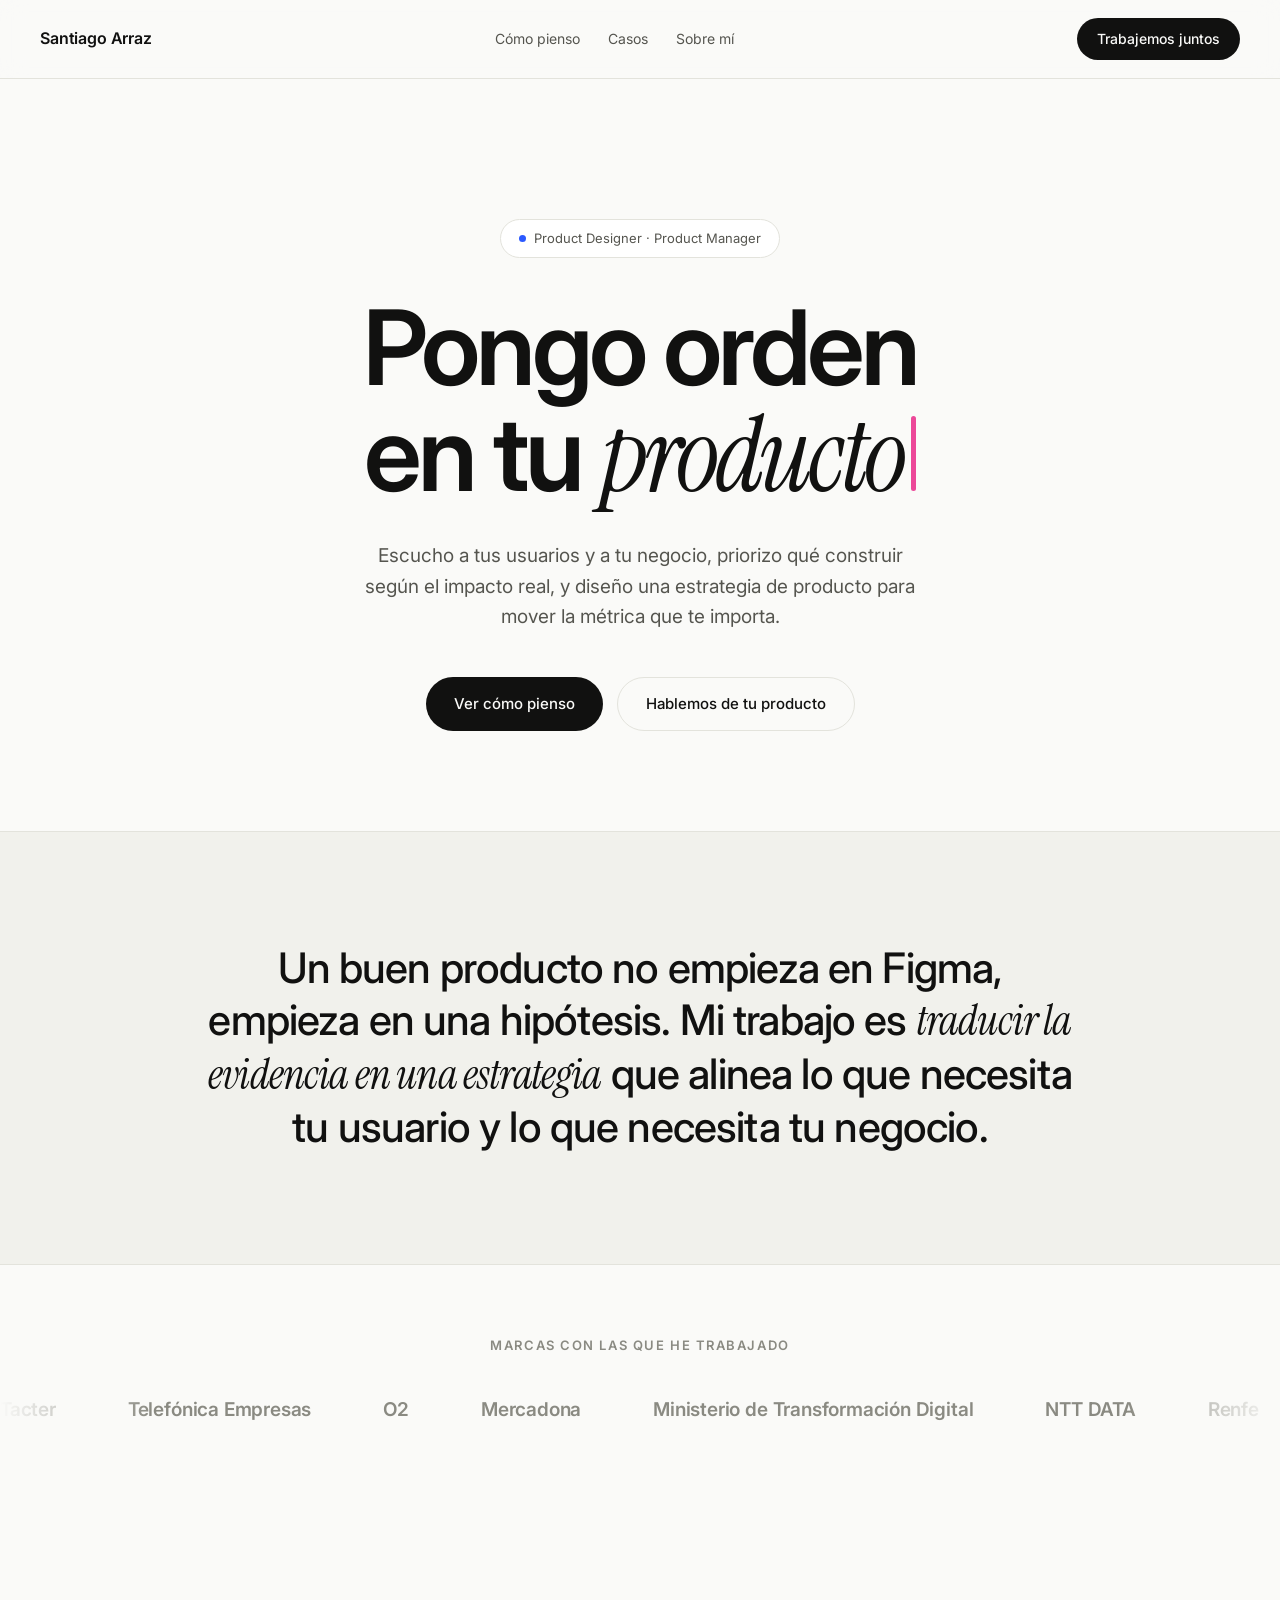
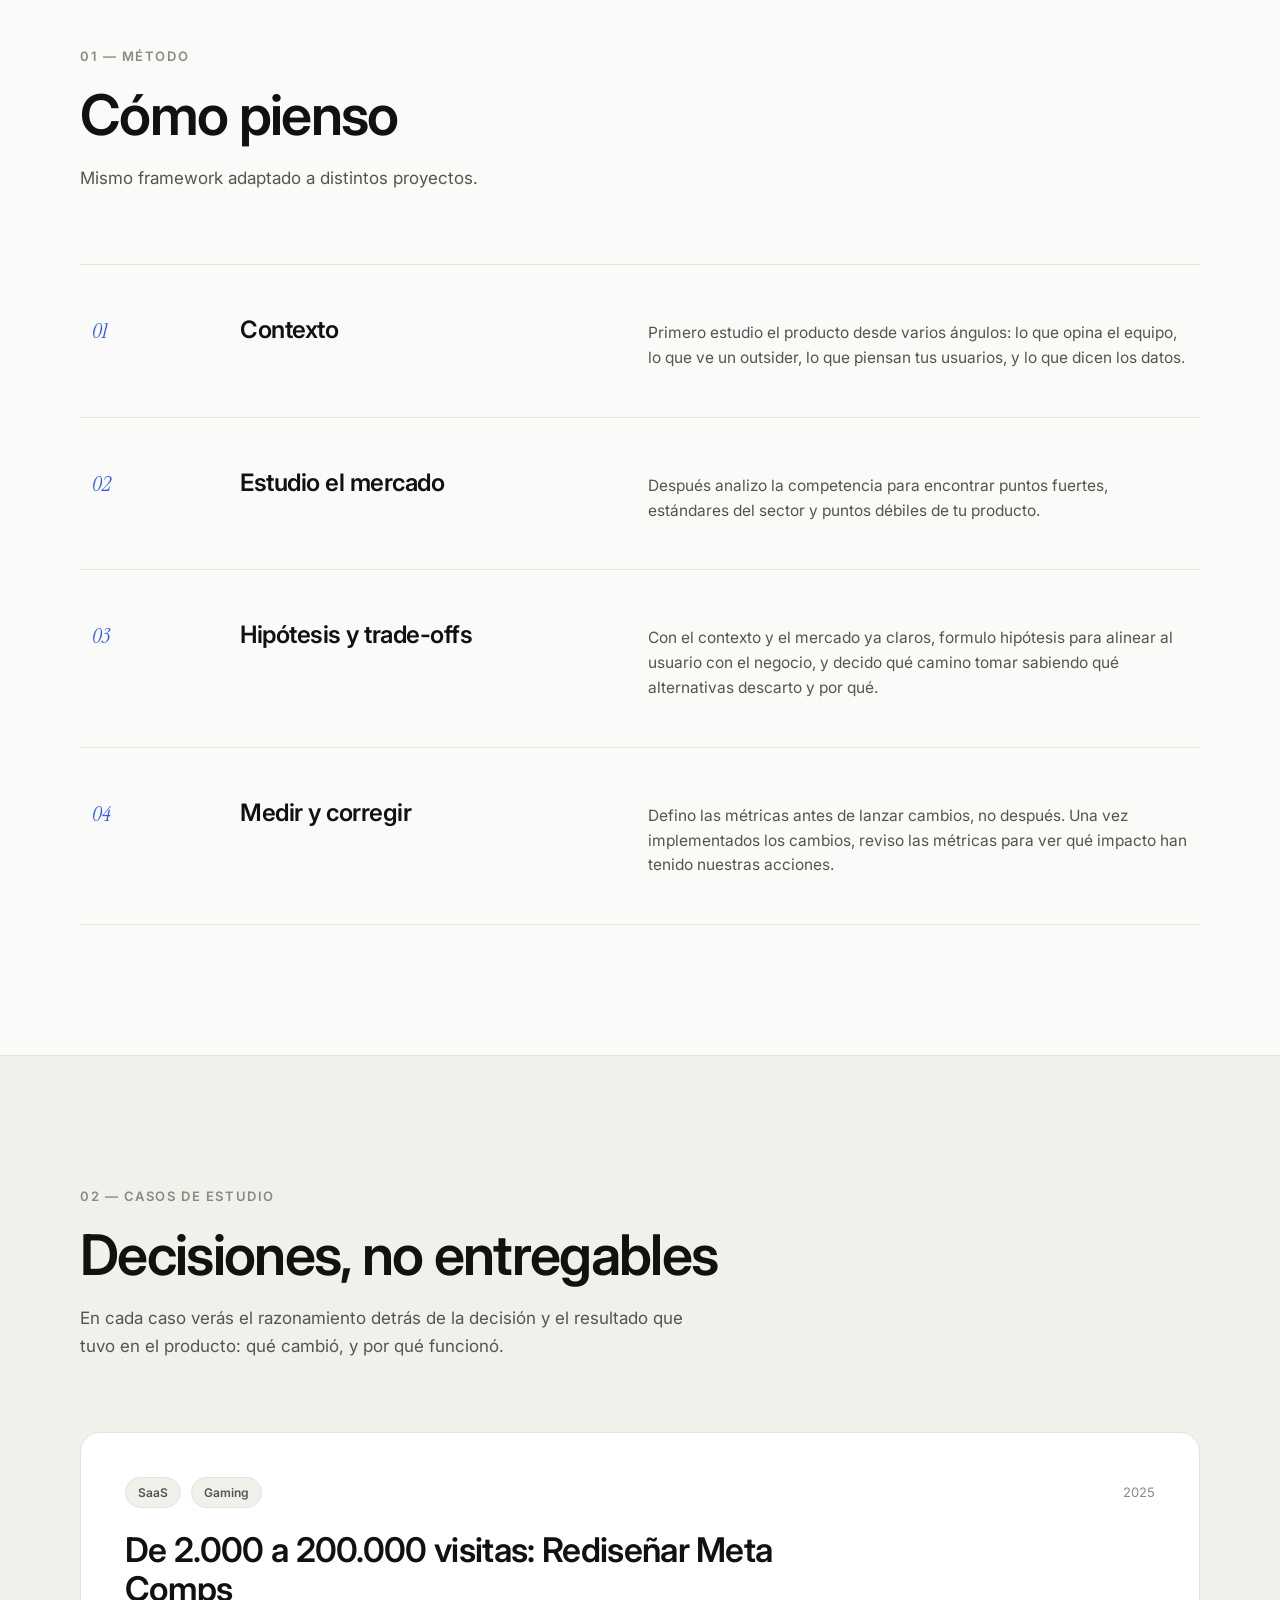
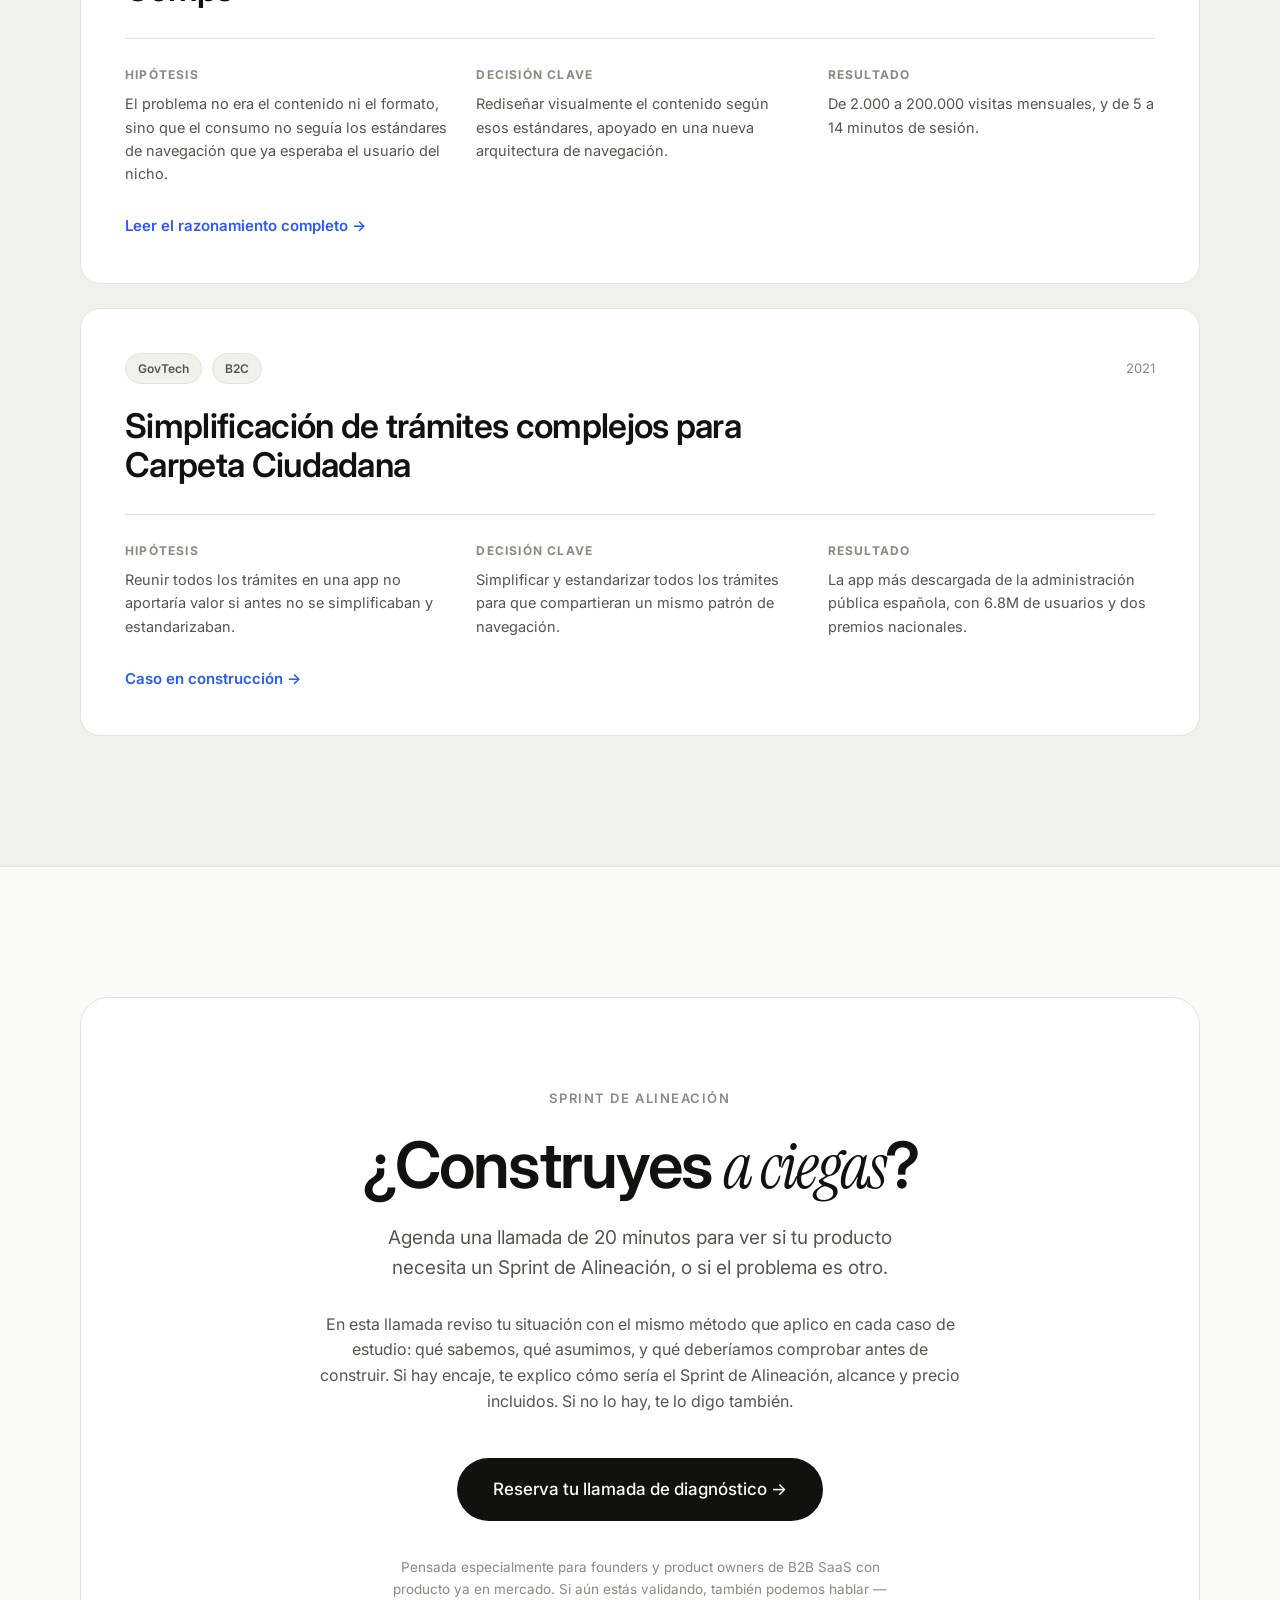
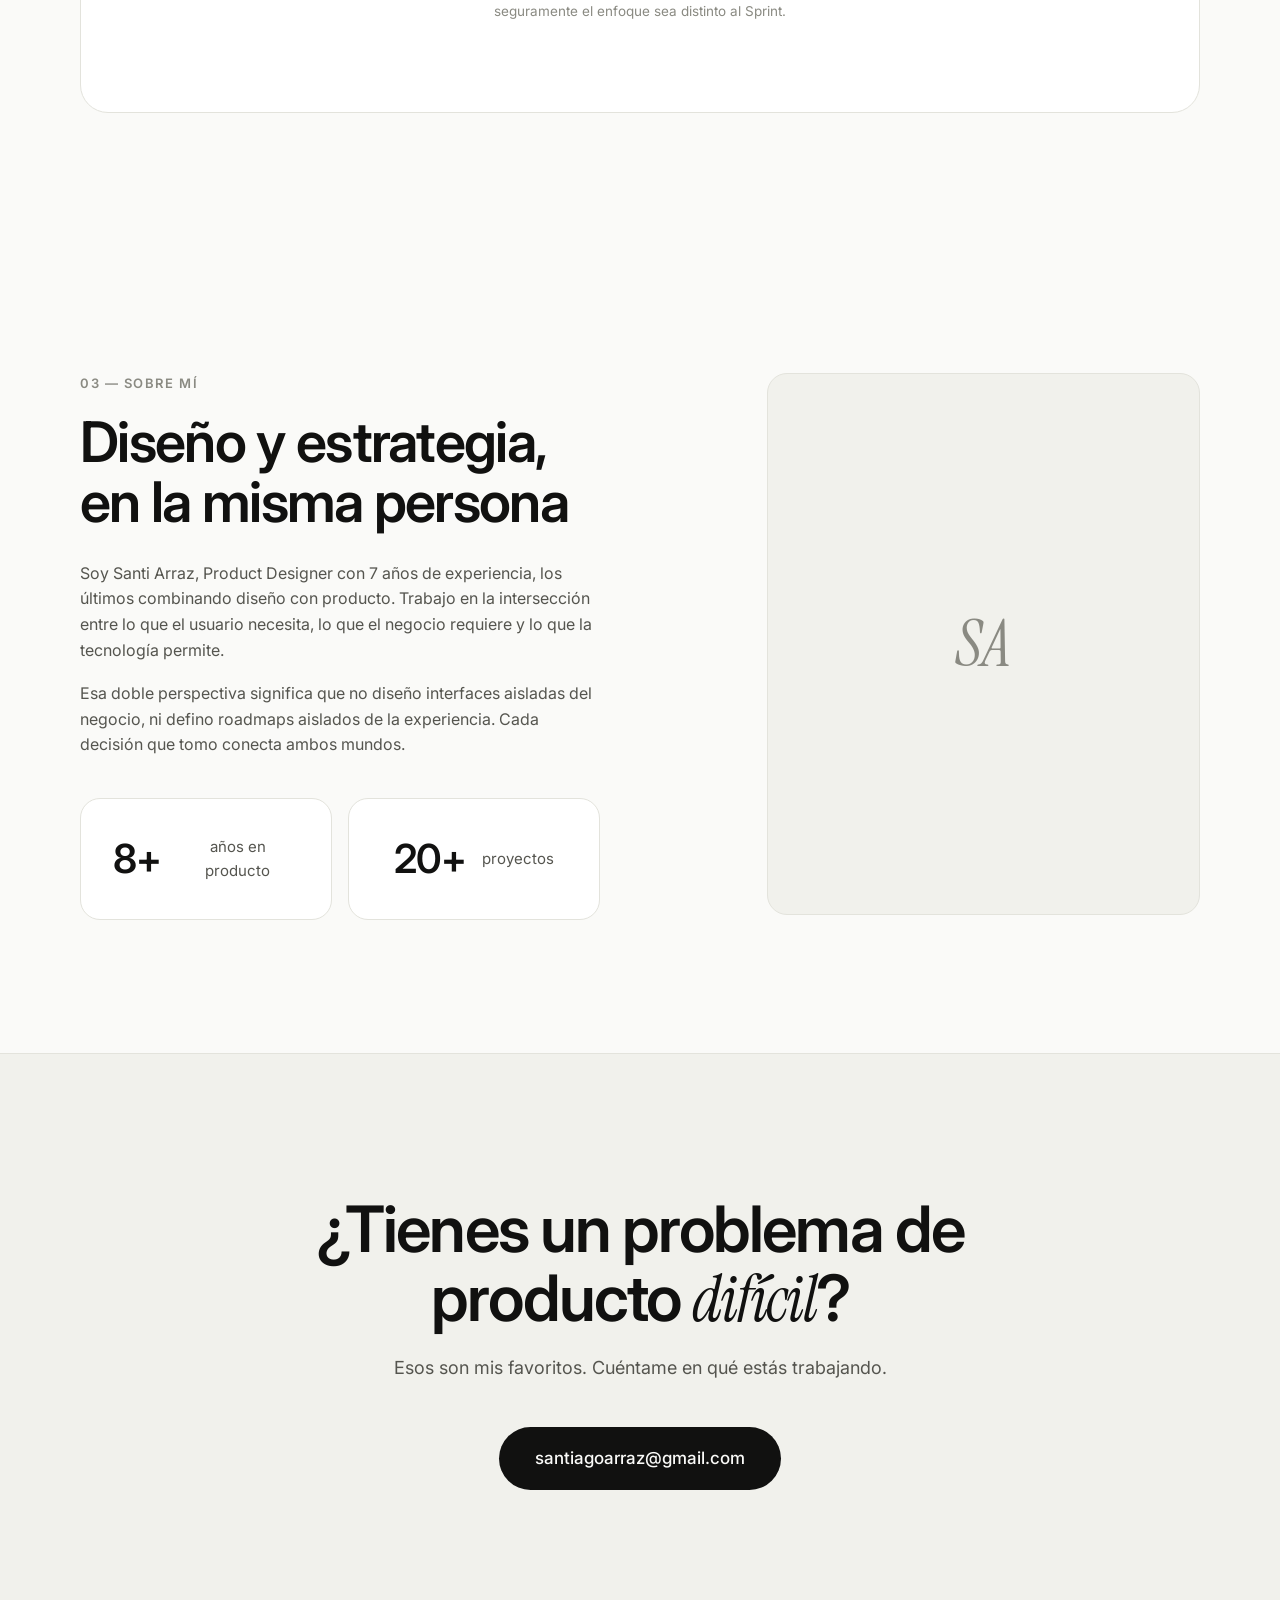
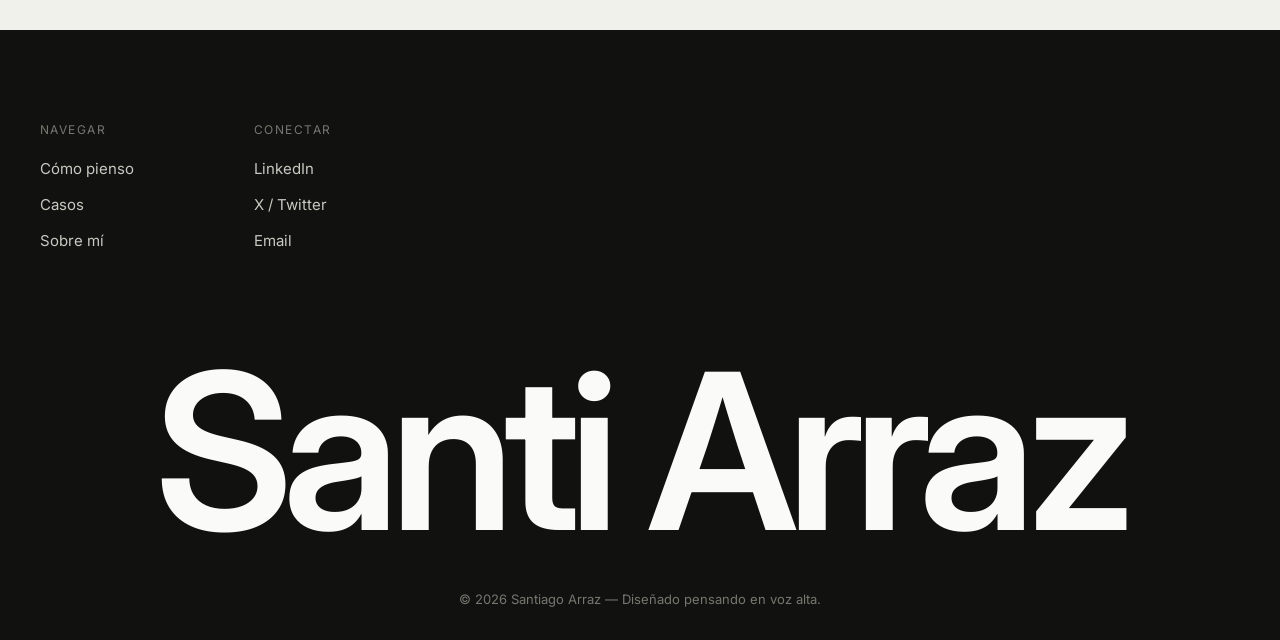
==== index.html @ 37483a2e "Update design: [describe qué cambió, ej: 'Adjust section alignment']" ====
<!DOCTYPE html>
<html lang="es">
<head>
  <meta charset="UTF-8">
  <meta name="viewport" content="width=device-width, initial-scale=1.0">
  <title>Santiago Arraz — Product Designer & Product Manager</title>
  <meta name="description" content="Diseño decisiones de producto, no solo pantallas. Portfolio de Santiago Arraz, Product Designer y Product Manager.">
  <link rel="preconnect" href="https://fonts.googleapis.com">
  <link rel="preconnect" href="https://fonts.gstatic.com" crossorigin>
  <link href="https://fonts.googleapis.com/css2?family=Inter:wght@400;500;600;700&family=Instrument+Serif:ital@0;1&display=swap" rel="stylesheet">
  <link rel="stylesheet" href="css/styles.css">
</head>
<body>

  <!-- ============ NAV ============ -->
  <header class="nav">
    <a href="#" class="nav__logo">Santiago Arraz</a>
    <nav class="nav__links">
      <a href="#pensamiento">Cómo pienso</a>
      <a href="#casos">Casos</a>
      <a href="#sobre-mi">Sobre mí</a>
    </nav>
    <a href="https://docs.google.com/forms/d/e/1FAIpQLSd5pYrFD-bRvMdkgLVq2acxPnDFXsWMvc8Ohaiy6U2LsFPZDw/viewform?usp=sharing&ouid=101894821994621173007" class="btn btn--dark btn--sm">Trabajemos juntos</a>
  </header>

  <!-- ============ HERO ============ -->
  <section class="hero">
    <canvas class="hero__canvas" id="heroCanvas" aria-hidden="true"></canvas>
    <div class="hero__chip reveal">
      <span class="dot"></span> Product Designer · Product Manager
    </div>
    <h1 class="hero__title reveal" aria-label="Pongo orden en tu producto"><span class="hero__typed">Pongo orden<br>en tu <em>producto</em></span><span class="hero__caret" aria-hidden="true"></span></h1>
    <p class="hero__sub reveal">
      Escucho a tus usuarios y a tu negocio, priorizo qué construir según el impacto real, y diseño una estrategia de producto para mover la métrica que te importa.
    </p>
    <div class="hero__ctas reveal">
      <a href="#casos" class="btn btn--dark">Ver cómo pienso</a>
      <a href="#contacto" class="btn btn--ghost">Hablemos de tu producto</a>
    </div>
  </section>

  <!-- ============ MANIFIESTO ============ -->
  <section class="manifesto">
    <p class="manifesto__text reveal">
      Un buen producto no empieza en Figma, empieza en una hipótesis. Mi trabajo es <em>traducir la evidencia en una estrategia</em> 
      que alinea lo que necesita tu usuario y lo que necesita tu negocio. 
    </p>
  </section>

  <!-- ============ MARCAS ============ -->
  <section class="brands">
    <p class="brands__label reveal">Marcas con las que he trabajado</p>
    <div class="brands__marquee reveal">
      <div class="brands__track">
        <span>Tacter</span>
        <span>Telefónica Empresas</span>
        <span>O2</span>
        <span>Mercadona</span>
        <span>Ministerio de Transformación Digital</span>
        <span>NTT DATA</span>
        <span>Renfe</span>
        <span>IKEA</span>
        <span>DKV</span>
        <span>The Cocktail</span>
      </div>
      <div class="brands__track" aria-hidden="true">
        <span>Tacter</span>
        <span>Telefónica Empresas</span>
        <span>O2</span>
        <span>Mercadona</span>
        <span>Ministerio de Transformación Digital</span>
        <span>NTT DATA</span>
        <span>Renfe</span>
        <span>IKEA</span>
        <span>DKV</span>
        <span>The Cocktail</span>
      </div>
    </div>
  </section>

  <!-- ============ CÓMO PIENSO ============ -->
  <section class="section" id="pensamiento">
    <div class="section__head reveal">
      <span class="section__eyebrow">01 — Método</span>
      <h2 class="section__title">Cómo pienso</h2>
      <p class="section__sub">Mismo framework adaptado a distintos proyectos.</p>
    </div>
    <div class="method">
      <article class="method__row reveal">
        <span class="method__num">01</span>
        <h3>Contexto</h3>
        <p>Primero estudio el producto desde varios ángulos: lo que opina el equipo, lo que ve un outsider, lo que piensan tus usuarios, y lo que dicen los datos.</p>
      </article>
      <article class="method__row reveal">
        <span class="method__num">02</span>
        <h3>Estudio el mercado</h3>
        <p>Después analizo la competencia para encontrar puntos fuertes, estándares del sector y puntos débiles de tu producto.</p>
      </article>
      <article class="method__row reveal">
        <span class="method__num">03</span>
        <h3>Hipótesis y trade-offs</h3>
        <p>Con el contexto y el mercado ya claros, formulo hipótesis para alinear al usuario con el negocio, y decido qué camino tomar sabiendo qué alternativas descarto y por qué.</p>
      </article>
      <article class="method__row reveal">
        <span class="method__num">04</span>
        <h3>Medir y corregir</h3>
        <p>Defino las métricas antes de lanzar cambios, no después. Una vez implementados los cambios, reviso las métricas para ver qué impacto han tenido nuestras acciones.</p>
      </article>
    </div>
  </section>

  <!-- ============ CASOS ============ -->
  <section class="section section--alt" id="casos">
    <div class="section__head reveal">
      <span class="section__eyebrow">02 — Casos de estudio</span>
      <h2 class="section__title">Decisiones, no entregables</h2>
      <p class="section__sub">En cada caso verás el razonamiento detrás de la decisión y el resultado que tuvo en el producto: qué cambió, y por qué funcionó.</p>
    </div>

    <div class="cases">
      <!-- CASO 1 -->
      <a href="caso-onboarding.html" class="case reveal">
        <div class="case__meta">
          <span class="tag">SaaS</span>
          <span class="tag">Gaming</span>
          <span class="case__year">2025</span>
        </div>
        <h3 class="case__title">De 2.000 a 200.000 visitas: Rediseñar Meta Comps</h3>
        <div class="case__thinking">
          <div><strong>Hipótesis</strong><p>El problema no era el contenido ni el formato, sino que el consumo no seguía los estándares de navegación que ya esperaba el usuario del nicho.</p></div>
          <div><strong>Decisión clave</strong><p>Rediseñar visualmente el contenido según esos estándares, apoyado en una nueva arquitectura de navegación.</p></div>
          <div><strong>Resultado</strong><p>De 2.000 a 200.000 visitas mensuales, y de 5 a 14 minutos de sesión.</p></div>
        </div>
        <span class="case__link">Leer el razonamiento completo →</span>
      </a>

      <!-- CASO 2 -->
      <a href="#" class="case reveal">
        <div class="case__meta">
          <span class="tag">GovTech</span>
          <span class="tag">B2C</span>
          <span class="case__year">2021</span>
        </div>
        <h3 class="case__title">Simplificación de trámites complejos para Carpeta Ciudadana</h3>
        <div class="case__thinking">
          <div><strong>Hipótesis</strong><p>Reunir todos los trámites en una app no aportaría valor si antes no se simplificaban y estandarizaban.</p></div>
          <div><strong>Decisión clave</strong><p>Simplificar y estandarizar todos los trámites para que compartieran un mismo patrón de navegación.</p></div>
          <div><strong>Resultado</strong><p>La app más descargada de la administración pública española, con 6.8M de usuarios y dos premios nacionales.</p></div>
        </div>
        <span class="case__link">Caso en construcción →</span>
      </a>
    </div>
  </section>

  <!-- ============ OFERTA ============ -->
  <section class="section" id="oferta">
    <div class="offer reveal">
      <canvas class="offer__canvas" aria-hidden="true"></canvas>
      <span class="offer__eyebrow">Sprint de Alineación</span>
      <h2 class="offer__title">¿Construyes <em>a ciegas</em>?</h2>
      <p class="offer__sub">Agenda una llamada de 20 minutos para ver si tu producto necesita un Sprint de Alineación, o si el problema es otro.</p>
      <p class="offer__body">En esta llamada reviso tu situación con el mismo método que aplico en cada caso de estudio: qué sabemos, qué asumimos, y qué deberíamos comprobar antes de construir. Si hay encaje, te explico cómo sería el Sprint de Alineación, alcance y precio incluidos. Si no lo hay, te lo digo también.</p>
      <a href="mailto:santiagoarraz@gmail.com?subject=Llamada%20de%20diagn%C3%B3stico" class="btn btn--dark btn--lg">Reserva tu llamada de diagnóstico →</a>
      <p class="offer__note">Pensada especialmente para founders y product owners de B2B SaaS con producto ya en mercado. Si aún estás validando, también podemos hablar — seguramente el enfoque sea distinto al Sprint.</p>
    </div>
  </section>

  <!-- ============ SOBRE MÍ ============ -->
  <section class="section" id="sobre-mi">
    <div class="about">
      <div class="about__text reveal">
        <span class="section__eyebrow">03 — Sobre mí</span>
        <h2 class="section__title">Diseño y estrategia,<br>en la misma persona</h2>
        <p>Soy Santi Arraz, Product Designer con 7 años de experiencia, los últimos combinando diseño con producto. Trabajo en la intersección entre lo que el usuario necesita, lo que el negocio requiere y lo que la tecnología permite.</p>
        <p>Esa doble perspectiva significa que no diseño interfaces aisladas del negocio, ni defino roadmaps aislados de la experiencia. Cada decisión que tomo conecta ambos mundos.</p>
        <div class="about__stats">
          <div class="fact"><span class="fact__num">8+</span><span class="fact__label">años en producto</span></div>
          <div class="fact"><span class="fact__num">20+</span><span class="fact__label">proyectos</span></div>
        </div>
      </div>
      <div class="about__facts reveal">
        <div class="about__photo-frame">
          <img src="img/santiago.jpg" alt="Retrato de Santiago Arraz" onerror="this.closest('.about__photo-frame').classList.add('is-missing')">
        </div>
      </div>
    </div>
  </section>

  <!-- ============ CTA / CONTACTO ============ -->
  <section class="contact" id="contacto">
    <h2 class="contact__title reveal">¿Tienes un problema de producto <em>difícil</em>?</h2>
    <p class="contact__sub reveal">Esos son mis favoritos. Cuéntame en qué estás trabajando.</p>
    <a href="mailto:santiagoarraz@gmail.com" class="btn btn--dark btn--lg reveal">santiagoarraz@gmail.com</a>
  </section>

  <!-- ============ FOOTER ============ -->
  <footer class="footer">
    <div class="footer__links">
      <div>
        <span class="footer__col-title">Navegar</span>
        <a href="#pensamiento">Cómo pienso</a>
        <a href="#casos">Casos</a>
        <a href="#sobre-mi">Sobre mí</a>
      </div>
      <div>
        <span class="footer__col-title">Conectar</span>
        <a href="#">LinkedIn</a>
        <a href="#">X / Twitter</a>
        <a href="mailto:santiagoarraz@gmail.com">Email</a>
      </div>
    </div>
    <div class="footer__wordmark" aria-hidden="true">Santi Arraz</div>
    <p class="footer__legal">© 2026 Santiago Arraz — Diseñado pensando en voz alta.</p>
  </footer>

  <script src="js/main.js"></script>
</body>
</html>
---- css/styles.css ----
/* ============================================================
   Santiago Arraz — Portfolio
   Estética: editorial, aire, tipografía protagonista
   ============================================================ */

:root {
  --bg: #fafaf8;
  --bg-alt: #f1f1ec;
  --ink: #111110;
  --ink-soft: #55554f;
  --ink-faint: #8a8a82;
  --line: #e3e3dc;
  --accent: #2b59ff;
  --radius: 20px;
  --font-sans: "Inter", system-ui, -apple-system, sans-serif;
  --font-serif: "Instrument Serif", Georgia, serif;
  --maxw: 1200px;
}

* { margin: 0; padding: 0; box-sizing: border-box; }

html { scroll-behavior: smooth; }

body {
  font-family: var(--font-sans);
  background: var(--bg);
  color: var(--ink);
  line-height: 1.6;
  -webkit-font-smoothing: antialiased;
  overflow-x: hidden;
}

a { color: inherit; text-decoration: none; }
em {
  font-family: var(--font-serif);
  font-style: italic;
  font-weight: 400;
}

/* ============ Botones ============ */
.btn {
  display: inline-flex;
  align-items: center;
  gap: 8px;
  padding: 14px 28px;
  border-radius: 999px;
  font-size: 15px;
  font-weight: 500;
  transition: transform 0.25s ease, background 0.25s ease, color 0.25s ease;
}
.btn:hover { transform: translateY(-2px); }
.btn--dark { background: var(--ink); color: var(--bg); }
.btn--dark:hover { background: #2c2c29; }
.btn--ghost { border: 1px solid var(--line); background: transparent; }
.btn--ghost:hover { border-color: var(--ink); }
.btn--sm { padding: 10px 20px; font-size: 14px; }
.btn--lg { padding: 18px 36px; font-size: 17px; }

/* ============ Nav ============ */
.nav {
  position: sticky;
  top: 0;
  z-index: 100;
  display: flex;
  align-items: center;
  justify-content: space-between;
  padding: 18px 40px;
  background: color-mix(in srgb, var(--bg) 85%, transparent);
  backdrop-filter: blur(12px);
  border-bottom: 1px solid var(--line);
}
.nav__logo { font-weight: 600; font-size: 16px; letter-spacing: -0.01em; }
.nav__links { display: flex; gap: 28px; }
.nav__links a {
  font-size: 14px;
  color: var(--ink-soft);
  transition: color 0.2s;
}
.nav__links a:hover { color: var(--ink); }

/* ============ Hero ============ */
.hero {
  position: relative;
  /* A todo lo ancho para que el canvas de líneas cubra el viewport completo */
  max-width: none;
  margin: 0 auto;
  padding: 140px 40px 100px;
  text-align: center;
}
.hero__canvas {
  position: absolute;
  inset: 0;
  width: 100%;
  height: 100%;
  pointer-events: none;
  z-index: 0;
}
.hero > *:not(.hero__canvas) { position: relative; z-index: 1; }
.hero__chip {
  display: inline-flex;
  align-items: center;
  gap: 8px;
  padding: 8px 18px;
  border: 1px solid var(--line);
  border-radius: 999px;
  font-size: 13px;
  color: var(--ink-soft);
  background: #fff;
  margin-bottom: 36px;
}
.dot {
  width: 7px; height: 7px;
  border-radius: 50%;
  background: var(--accent);
  animation: pulse 2.5s infinite;
}
@keyframes pulse {
  0%, 100% { opacity: 1; }
  50% { opacity: 0.35; }
}
.hero__title {
  font-size: clamp(48px, 8.5vw, 104px);
  line-height: 1.02;
  letter-spacing: -0.04em;
  font-weight: 600;
  margin-bottom: 32px;
  min-height: 2.05em; /* reserva las dos líneas mientras se escribe */
}
.hero__sub {
  max-width: 560px;
  margin: 0 auto 44px;
  font-size: 19px;
  color: var(--ink-soft);
}
.hero__ctas { display: flex; gap: 14px; justify-content: center; flex-wrap: wrap; }

/* Caret de la animación de escritura */
.hero__caret {
  display: none; /* el JS lo activa; sin JS no aparece */
  width: 5px;
  height: 0.72em;
  margin-left: 0.08em;
  border-radius: 3px;
  background: #ec4899;
  animation: caret-color 9s linear infinite, caret-blink 1.1s steps(2, start) infinite;
}
.hero__caret.is-done {
  animation: none;
  opacity: 0;
  transition: opacity 0.6s ease;
}
@keyframes caret-color {
  0%, 100% { background: #ec4899; }
  33% { background: #8b5cf6; }
  66% { background: #2b59ff; }
}
@keyframes caret-blink {
  50% { opacity: 0; }
}

/* Mientras se escribe el título, el resto del hero espera */
.hero.is-typing .hero__sub,
.hero.is-typing .hero__ctas {
  opacity: 0 !important;
  transform: translateY(24px) !important;
}

/* ============ Marcas ============ */
.brands {
  padding: 70px 0 90px;
}
.brands__label {
  text-align: center;
  font-size: 13px;
  font-weight: 600;
  text-transform: uppercase;
  letter-spacing: 0.12em;
  color: var(--ink-faint);
  margin-bottom: 40px;
}
.brands__marquee {
  display: flex;
  overflow: hidden;
  user-select: none;
  -webkit-mask-image: linear-gradient(to right, transparent, #000 12%, #000 88%, transparent);
  mask-image: linear-gradient(to right, transparent, #000 12%, #000 88%, transparent);
}
.brands__track {
  display: flex;
  flex-shrink: 0;
  align-items: center;
  gap: 72px;
  padding-right: 72px;
  animation: marquee 36s linear infinite;
}
.brands__marquee:hover .brands__track { animation-play-state: paused; }
.brands__track span {
  white-space: nowrap;
  font-size: 19px;
  font-weight: 600;
  letter-spacing: -0.01em;
  color: var(--ink-faint);
  transition: color 0.3s ease;
}
.brands__track span:hover { color: var(--ink); }
@keyframes marquee {
  from { transform: translateX(0); }
  to { transform: translateX(-100%); }
}
@media (prefers-reduced-motion: reduce) {
  .brands__track { animation: none; }
}

/* ============ Manifiesto ============ */
.manifesto {
  border-top: 1px solid var(--line);
  border-bottom: 1px solid var(--line);
  background: var(--bg-alt);
  padding: 110px 40px;
}
.manifesto__text {
  max-width: 880px;
  margin: 0 auto;
  font-size: clamp(26px, 3.6vw, 42px);
  line-height: 1.25;
  letter-spacing: -0.02em;
  font-weight: 500;
  text-align: center;
}

/* ============ Secciones ============ */
.section {
  max-width: var(--maxw);
  margin: 0 auto;
  padding: 130px 40px;
}
.section--alt {
  max-width: none;
  background: var(--bg-alt);
  border-top: 1px solid var(--line);
  border-bottom: 1px solid var(--line);
  padding-left: 0;
  padding-right: 0;
}
/* Los hijos replican la caja de una sección normal (1200px con 40px de
   padding lateral) para que todas las secciones compartan márgenes */
.section--alt > * {
  max-width: var(--maxw);
  margin-left: auto;
  margin-right: auto;
  padding-left: 40px;
  padding-right: 40px;
}
.section--alt > .section__head { max-width: var(--maxw); }
.section--alt .section__sub { max-width: 640px; }
.section__head { max-width: 640px; margin-bottom: 72px; }
.section__eyebrow {
  display: block;
  font-size: 13px;
  font-weight: 600;
  text-transform: uppercase;
  letter-spacing: 0.12em;
  color: var(--ink-faint);
  margin-bottom: 18px;
}
.section__title {
  font-size: clamp(34px, 5vw, 56px);
  line-height: 1.08;
  letter-spacing: -0.03em;
  font-weight: 600;
  margin-bottom: 20px;
}
.section__sub { font-size: 17px; color: var(--ink-soft); }

/* ============ Cómo pienso ============ */
.method {
  border-top: 1px solid var(--line);
}
.method__row {
  display: grid;
  grid-template-columns: 100px 1fr 1.5fr;
  gap: 48px;
  align-items: baseline;
  padding: 46px 12px;
  border-bottom: 1px solid var(--line);
  transition: background 0.35s ease, padding-left 0.35s ease;
}
.method__row:hover {
  background: color-mix(in srgb, #fff 60%, transparent);
  padding-left: 24px;
}
.method__num {
  font-family: var(--font-serif);
  font-style: italic;
  font-size: 22px;
  color: var(--accent);
}
.method__row h3 {
  font-size: 24px;
  font-weight: 600;
  letter-spacing: -0.02em;
}
.method__row p {
  font-size: 15.5px;
  color: var(--ink-soft);
  margin: 0;
}

/* ============ Casos ============ */
.cases { display: flex; flex-direction: column; gap: 24px; }
.case {
  display: block;
  background: #fff;
  border: 1px solid var(--line);
  border-radius: var(--radius);
  padding: 44px;
  transition: transform 0.3s ease, box-shadow 0.3s ease, border-color 0.3s ease;
}
.case:hover {
  transform: translateY(-4px);
  border-color: var(--ink);
  box-shadow: 0 24px 48px -28px rgba(17, 17, 16, 0.22);
}
.case__meta {
  display: flex;
  align-items: center;
  gap: 10px;
  margin-bottom: 22px;
}
.tag {
  font-size: 12px;
  font-weight: 600;
  padding: 5px 12px;
  border-radius: 999px;
  background: var(--bg-alt);
  border: 1px solid var(--line);
  color: var(--ink-soft);
}
.case__year { margin-left: auto; font-size: 13px; color: var(--ink-faint); }
.case__title {
  font-size: clamp(24px, 3vw, 34px);
  letter-spacing: -0.02em;
  line-height: 1.15;
  font-weight: 600;
  max-width: 720px;
  margin-bottom: 30px;
}
.case__thinking {
  display: grid;
  grid-template-columns: repeat(auto-fit, minmax(200px, 1fr));
  gap: 24px;
  padding-top: 26px;
  border-top: 1px solid var(--line);
  margin-bottom: 28px;
}
.case__thinking strong {
  display: block;
  font-size: 12px;
  text-transform: uppercase;
  letter-spacing: 0.1em;
  color: var(--ink-faint);
  margin-bottom: 8px;
}
.case__thinking p { font-size: 14.5px; color: var(--ink-soft); }
.case__link {
  font-size: 15px;
  font-weight: 600;
  color: var(--accent);
}

/* ============ Oferta ============ */
.offer {
  position: relative;
  overflow: hidden;
  background: #fff;
  border: 1px solid var(--line);
  color: var(--ink);
  border-radius: 28px;
  padding: 90px 40px;
  text-align: center;
}
.offer__canvas {
  position: absolute;
  inset: 0;
  width: 100%;
  height: 100%;
  pointer-events: none;
}
.offer > *:not(.offer__canvas) { position: relative; z-index: 1; }
.offer__eyebrow {
  display: block;
  font-size: 13px;
  font-weight: 600;
  text-transform: uppercase;
  letter-spacing: 0.12em;
  color: var(--ink-faint);
  margin-bottom: 22px;
}
.offer__title {
  font-size: clamp(36px, 5.5vw, 64px);
  line-height: 1.06;
  letter-spacing: -0.03em;
  font-weight: 600;
  margin-bottom: 22px;
}
.offer__sub {
  font-size: 19px;
  color: var(--ink-soft);
  max-width: 560px;
  margin: 0 auto 28px;
}
.offer__body {
  font-size: 16px;
  color: var(--ink-soft);
  max-width: 640px;
  margin: 0 auto 44px;
}
.offer__note {
  font-size: 13.5px;
  color: var(--ink-faint);
  max-width: 520px;
  margin: 36px auto 0;
}

/* ============ Sobre mí ============ */
.about {
  display: grid;
  grid-template-columns: 1.4fr 1fr;
  gap: 80px;
  align-items: start;
}
.about__text p { color: var(--ink-soft); margin-bottom: 18px; max-width: 520px; }
.about__text .section__title { margin-bottom: 28px; }
.about__facts { display: flex; flex-direction: column; gap: 16px; }
.about__stats {
  display: flex;
  gap: 16px;
  margin-top: 40px;
  max-width: 520px;
}
.about__stats .fact {
  flex: 1;
  justify-content: center;
  align-items: center;
  text-align: center;
}
.about__photo-frame {
  border-radius: var(--radius);
  overflow: hidden;
  border: 1px solid var(--line);
  aspect-ratio: 4 / 5;
  background: var(--bg-alt);
  margin-bottom: 8px;
}
.about__photo-frame img {
  width: 100%;
  height: 100%;
  object-fit: cover;
  display: block;
  filter: grayscale(1);
  transition: filter 0.5s ease;
}
.about__photo-frame:hover img { filter: grayscale(0.6); }
/* Si la foto aún no existe, hueco elegante con iniciales */
.about__photo-frame.is-missing { position: relative; }
.about__photo-frame.is-missing img { display: none; }
.about__photo-frame.is-missing::after {
  content: "SA";
  position: absolute;
  inset: 0;
  display: grid;
  place-items: center;
  font-family: var(--font-serif);
  font-style: italic;
  font-size: 64px;
  color: var(--ink-faint);
}
.fact {
  background: #fff;
  border: 1px solid var(--line);
  border-radius: var(--radius);
  padding: 28px 32px;
  display: flex;
  align-items: baseline;
  gap: 16px;
}
.fact__num {
  font-size: 40px;
  font-weight: 600;
  letter-spacing: -0.03em;
}
.fact__label { color: var(--ink-soft); font-size: 15px; }

/* ============ Contacto ============ */
.contact {
  border-top: 1px solid var(--line);
  background: var(--bg-alt);
  text-align: center;
  padding: 140px 40px;
}
.contact__title {
  font-size: clamp(36px, 5.5vw, 64px);
  letter-spacing: -0.03em;
  line-height: 1.08;
  font-weight: 600;
  max-width: 800px;
  margin: 0 auto 20px;
}
.contact__sub { font-size: 18px; color: var(--ink-soft); margin-bottom: 44px; }

/* ============ Footer ============ */
.footer {
  background: var(--ink);
  color: var(--bg);
  padding: 90px 40px 30px;
  overflow: hidden;
}
.footer__links {
  max-width: var(--maxw);
  margin: 0 auto 100px;
  display: flex;
  gap: 120px;
}
.footer__links > div { display: flex; flex-direction: column; gap: 12px; }
.footer__col-title {
  font-size: 12px;
  text-transform: uppercase;
  letter-spacing: 0.12em;
  color: #77776f;
  margin-bottom: 6px;
}
.footer__links a {
  font-size: 15px;
  color: #c9c9c1;
  transition: color 0.2s;
}
.footer__links a:hover { color: var(--bg); }
.footer__wordmark {
  font-size: clamp(80px, 17vw, 260px);
  font-weight: 600;
  letter-spacing: -0.05em;
  line-height: 0.9;
  text-align: center;
  white-space: nowrap;
  color: var(--bg);
  user-select: none;
}
.footer__legal {
  text-align: center;
  font-size: 13px;
  color: #77776f;
  margin-top: 40px;
}

/* ============ Página de caso de estudio ============ */
.case-hero {
  max-width: 820px;
  margin: 0 auto;
  padding: 110px 40px 70px;
}
.case-hero .case__meta { margin-bottom: 28px; }
.case-hero h1 {
  font-size: clamp(36px, 5.5vw, 62px);
  line-height: 1.06;
  letter-spacing: -0.03em;
  font-weight: 600;
  margin-bottom: 28px;
}
.case-hero__intro { font-size: 19px; color: var(--ink-soft); }

.case-summary {
  max-width: 820px;
  margin: 0 auto 40px;
  padding: 0 40px;
}
.case-summary__grid {
  display: grid;
  grid-template-columns: repeat(3, 1fr);
  gap: 16px;
}
.case-summary__item {
  background: #fff;
  border: 1px solid var(--line);
  border-radius: var(--radius);
  padding: 24px;
}
.case-summary__item strong {
  display: block;
  font-size: 12px;
  text-transform: uppercase;
  letter-spacing: 0.1em;
  color: var(--ink-faint);
  margin-bottom: 8px;
}
.case-summary__item span { font-size: 15px; }

.case-body {
  max-width: 720px;
  margin: 0 auto;
  padding: 40px 40px 120px;
}
.case-body h2 {
  font-size: 28px;
  letter-spacing: -0.02em;
  margin: 64px 0 18px;
}
.case-body h2 .case-num { color: var(--accent); margin-right: 10px; }
.case-body p { color: var(--ink-soft); margin-bottom: 18px; font-size: 16.5px; }
.case-body .pull {
  font-family: var(--font-serif);
  font-style: italic;
  font-size: 26px;
  line-height: 1.35;
  color: var(--ink);
  border-left: 3px solid var(--accent);
  padding: 8px 0 8px 28px;
  margin: 40px 0;
}
.case-body ul { margin: 0 0 18px 22px; color: var(--ink-soft); }
.case-body li { margin-bottom: 10px; font-size: 16.5px; }
.decision-box {
  background: var(--bg-alt);
  border: 1px solid var(--line);
  border-radius: var(--radius);
  padding: 32px;
  margin: 36px 0;
}
.decision-box strong {
  display: block;
  font-size: 12px;
  text-transform: uppercase;
  letter-spacing: 0.1em;
  color: var(--accent);
  margin-bottom: 12px;
}
.decision-box p { margin-bottom: 0; color: var(--ink); }
.case-nav {
  display: flex;
  justify-content: space-between;
  align-items: center;
  max-width: 720px;
  margin: 0 auto;
  padding: 0 40px 100px;
}

/* ============ Animaciones de entrada ============ */
.reveal {
  opacity: 0;
  transform: translateY(24px);
  transition: opacity 0.7s ease, transform 0.7s ease;
}
.reveal.is-visible {
  opacity: 1;
  transform: translateY(0);
}

/* ============ Responsive ============ */
@media (max-width: 860px) {
  .nav { padding: 14px 20px; }
  .nav__links { display: none; }
  .hero { padding: 90px 24px 70px; }
  .section { padding: 90px 24px; }
  .section--alt { padding-left: 0; padding-right: 0; }
  .section--alt > * { padding-left: 24px; padding-right: 24px; }
  .manifesto, .contact { padding: 90px 24px; }
  .about { grid-template-columns: 1fr; gap: 48px; }
  .method__row { grid-template-columns: 1fr; gap: 12px; padding: 36px 4px; }
  .method__row:hover { padding-left: 4px; }
  .case { padding: 30px 24px; }
  .footer__links { flex-direction: column; gap: 40px; }
  .case-summary__grid { grid-template-columns: 1fr; }
  .case-hero, .case-summary, .case-body, .case-nav { padding-left: 24px; padding-right: 24px; }
}
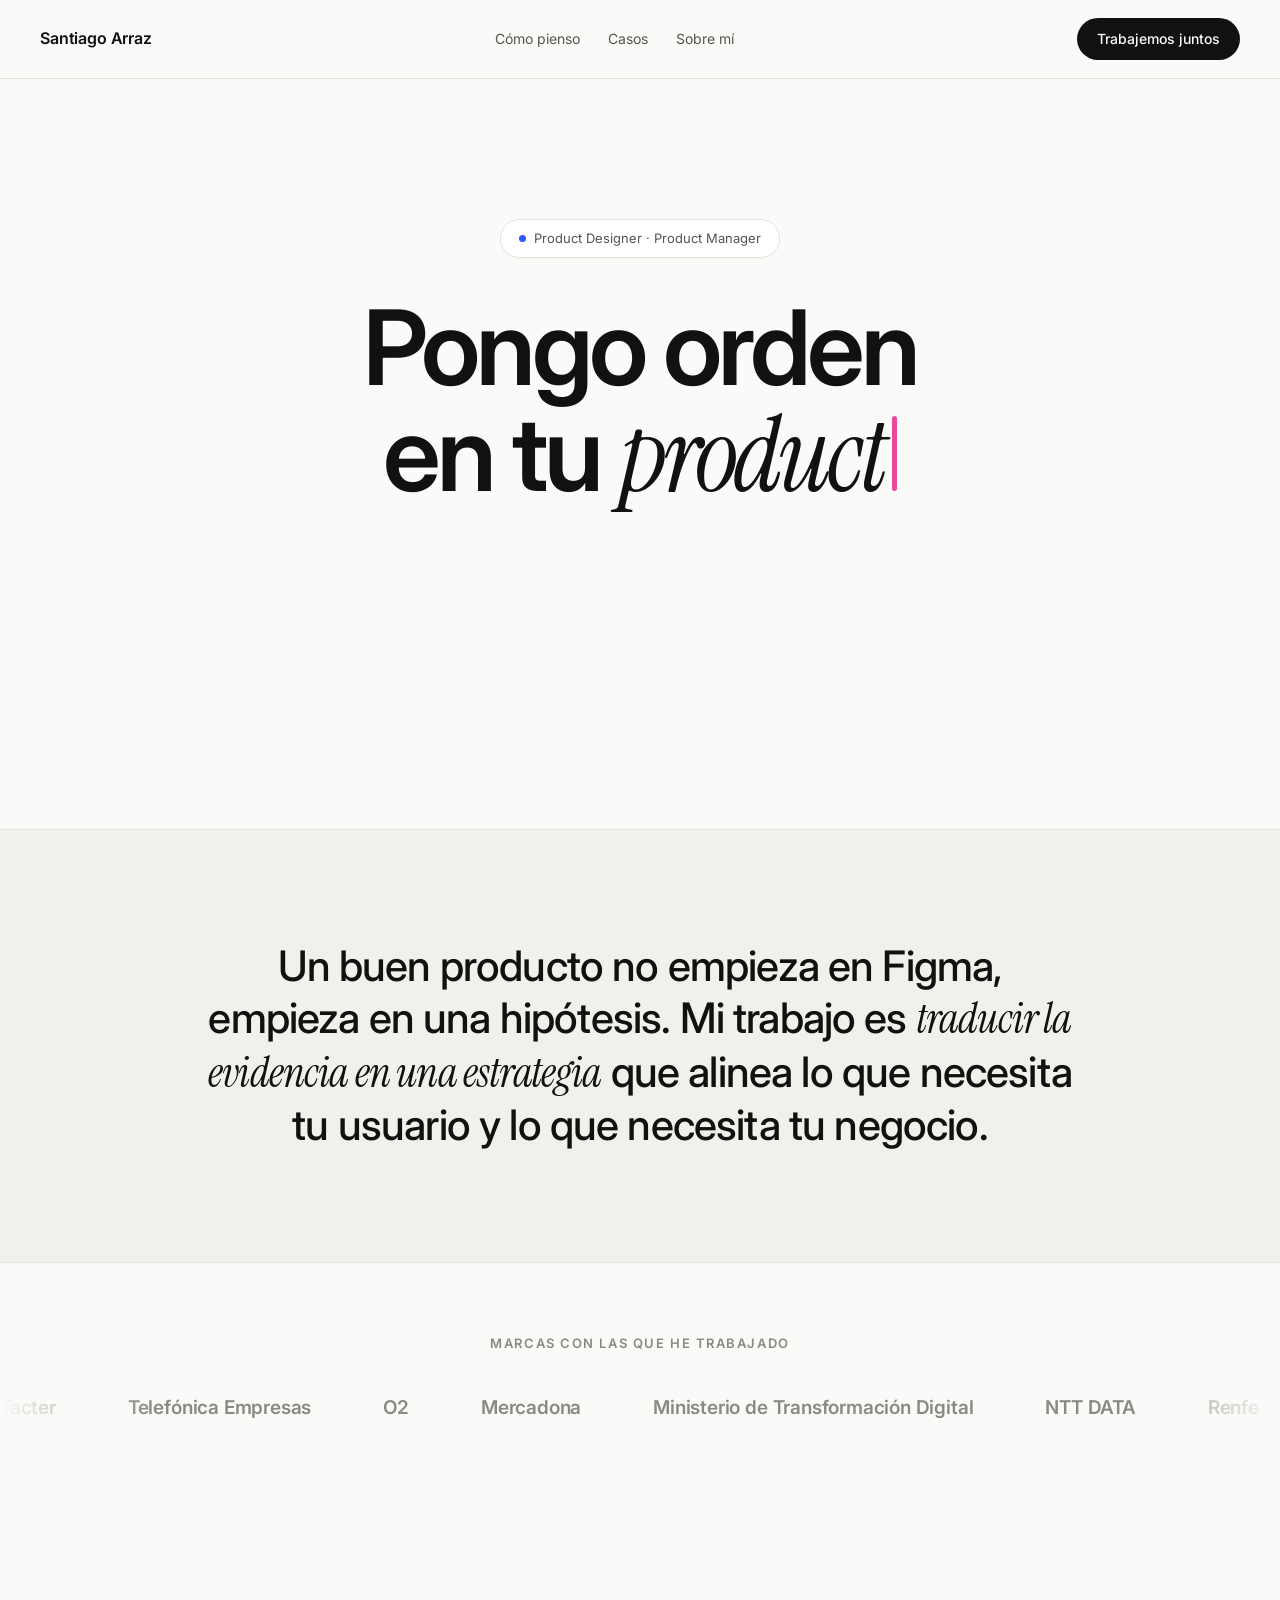
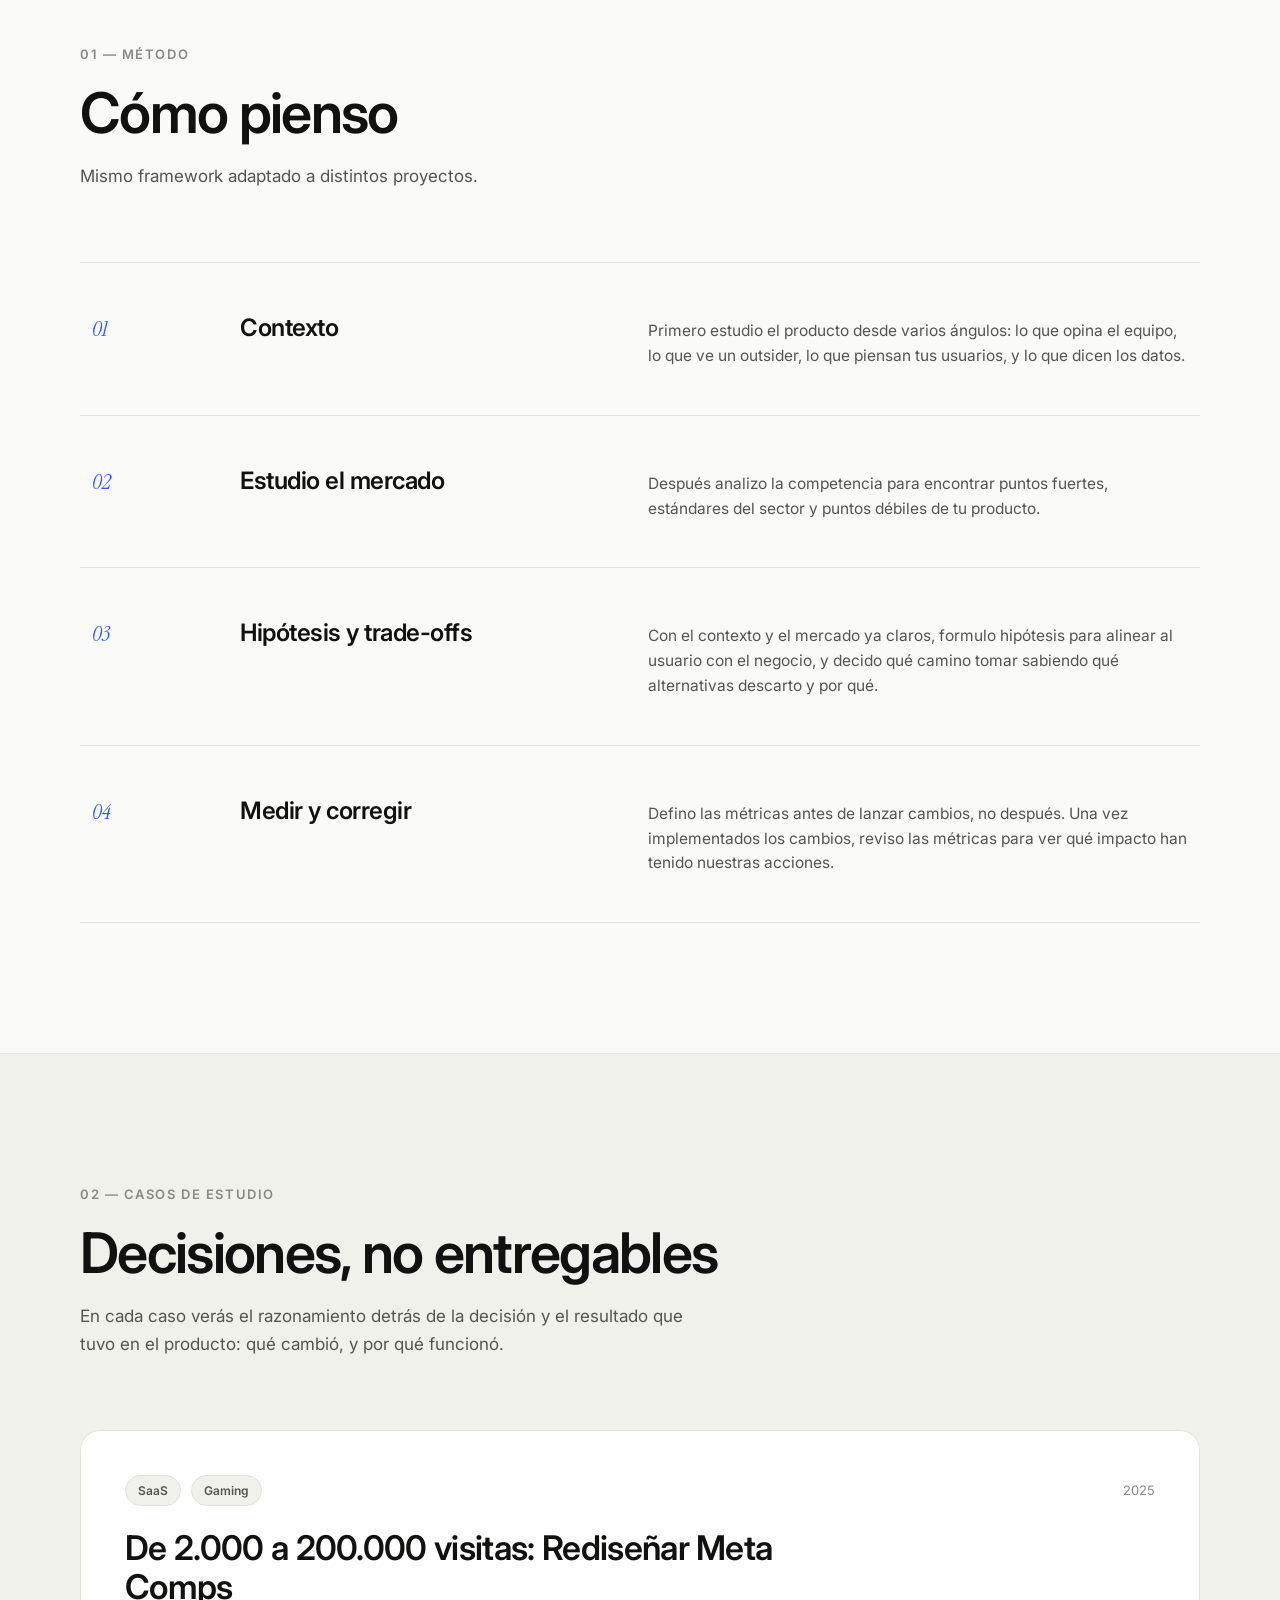
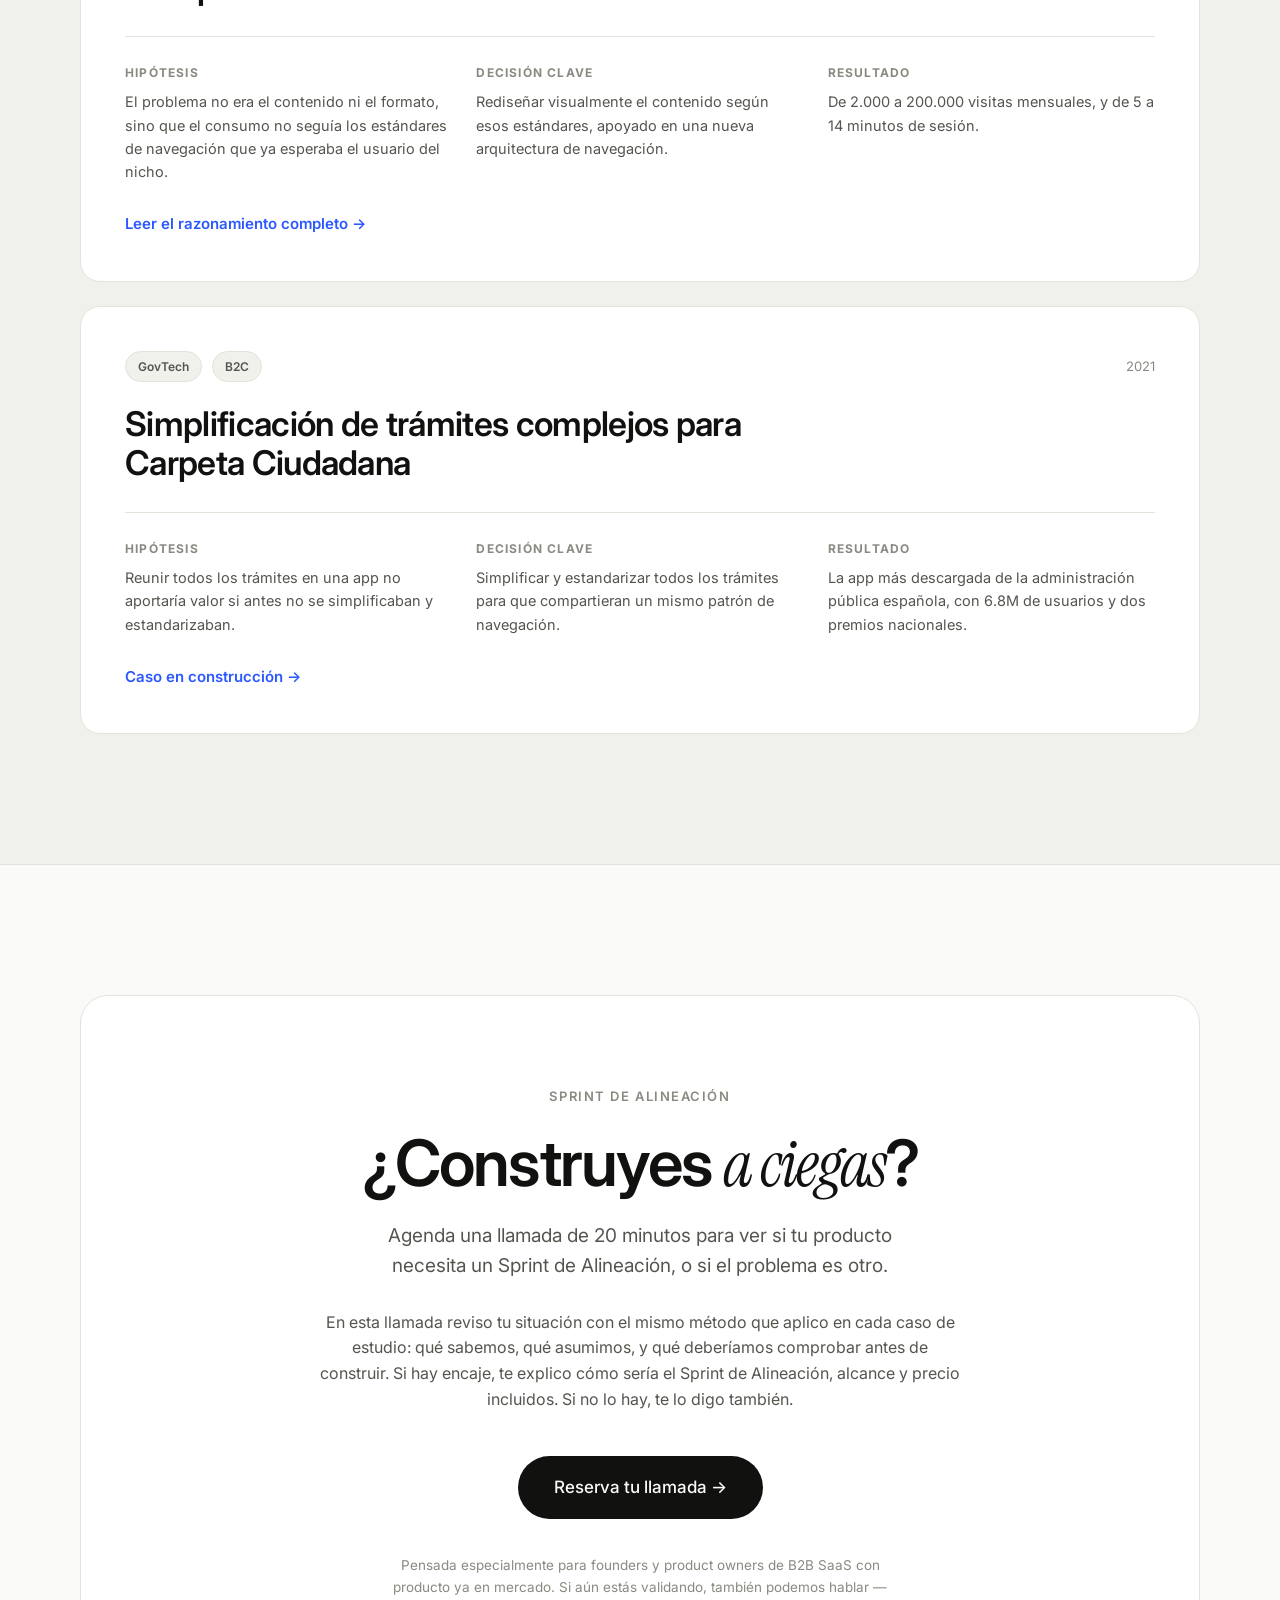
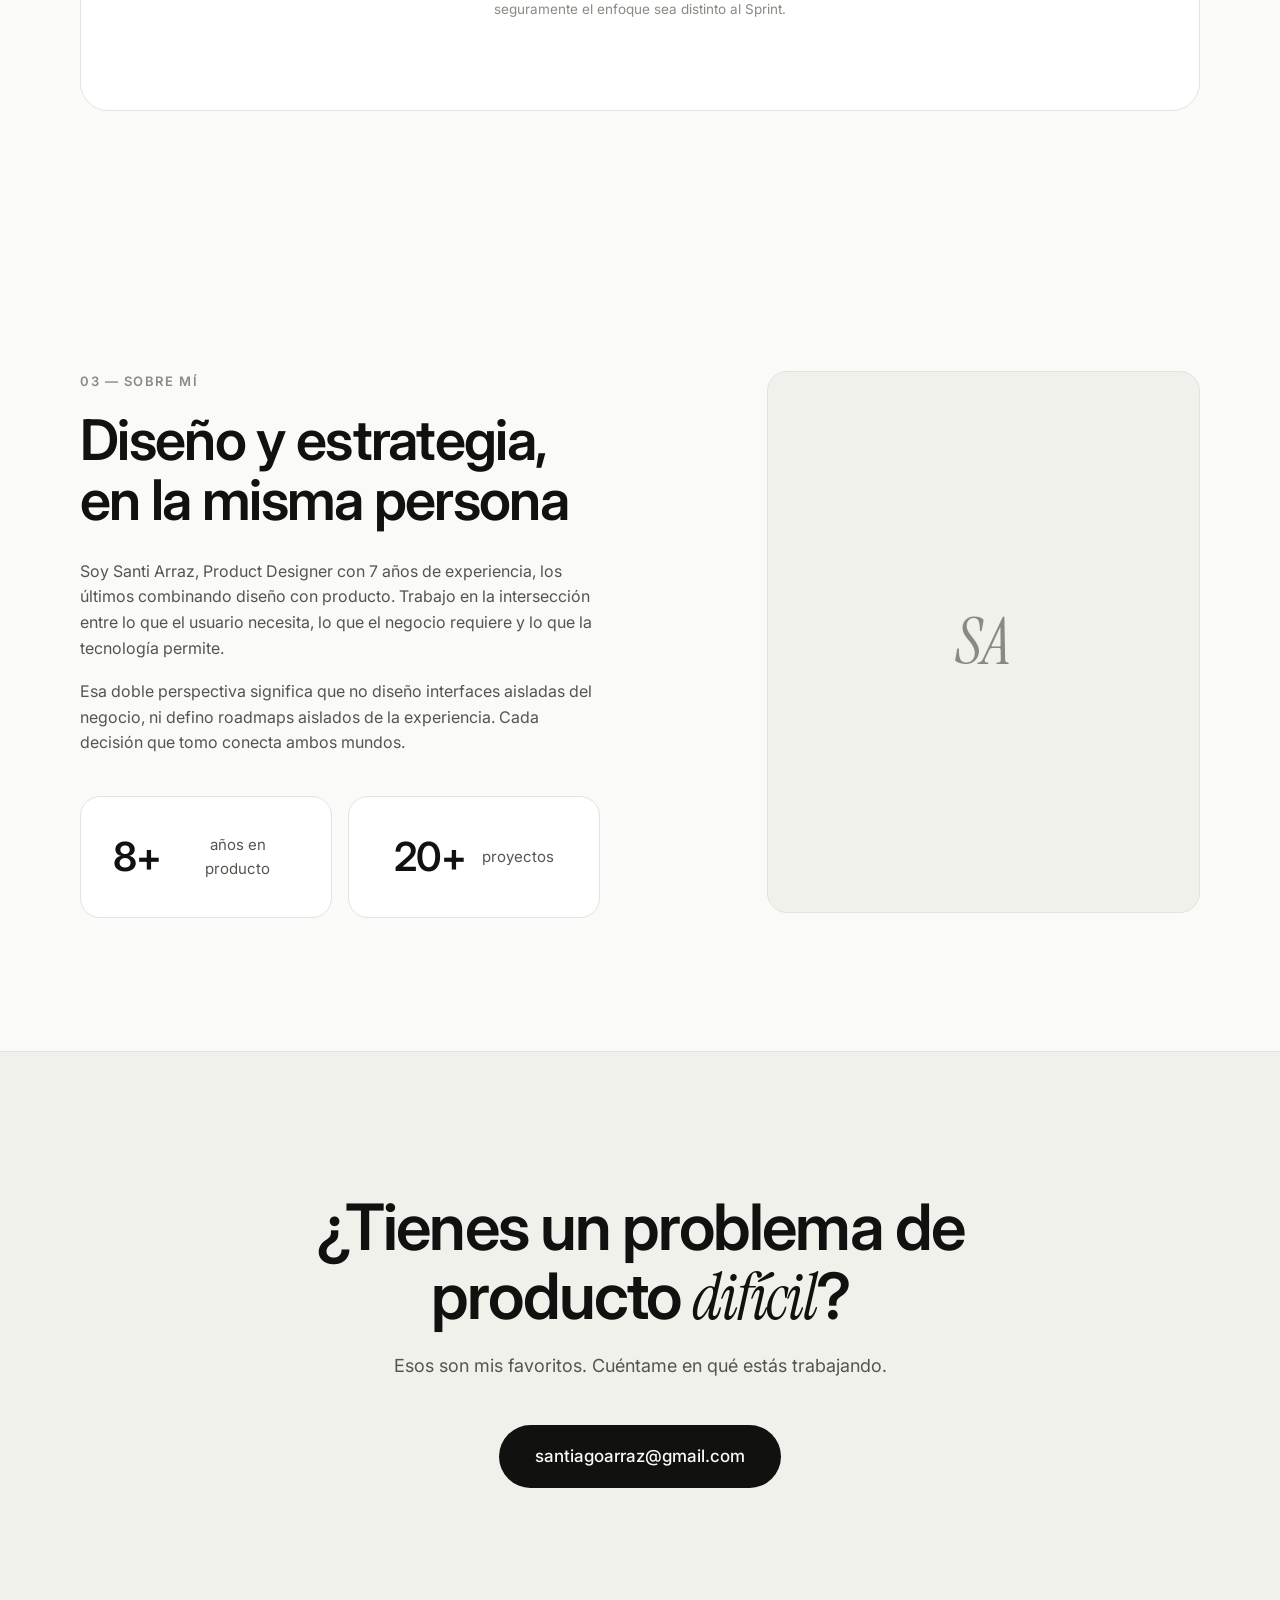
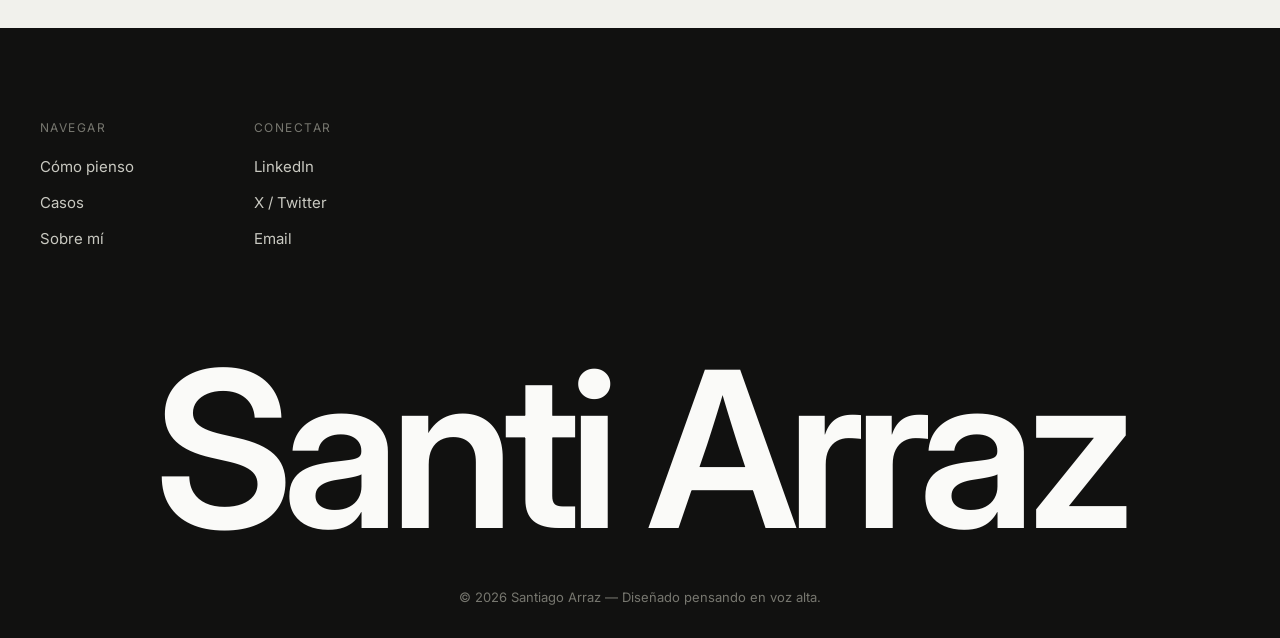
==== commit 591549f1: "Point CTAs to Calendly booking and update portrait image - Replace Google Forms / mailto links with " ====
--- a/index.html
+++ b/index.html
@@ -20,7 +20,7 @@
       <a href="#casos">Casos</a>
       <a href="#sobre-mi">Sobre mí</a>
     </nav>
-    <a href="https://docs.google.com/forms/d/e/1FAIpQLSd5pYrFD-bRvMdkgLVq2acxPnDFXsWMvc8Ohaiy6U2LsFPZDw/viewform?usp=sharing&ouid=101894821994621173007" class="btn btn--dark btn--sm">Trabajemos juntos</a>
+    <a href="https://calendly.com/santiagoarraz/diagnostico-de-producto" target="_blank" class="btn btn--dark btn--sm">Trabajemos juntos</a>
   </header>
 
   <!-- ============ HERO ============ -->
@@ -35,8 +35,7 @@
     </p>
     <div class="hero__ctas reveal">
       <a href="#casos" class="btn btn--dark">Ver cómo pienso</a>
-      <a href="#contacto" class="btn btn--ghost">Hablemos de tu producto</a>
-    </div>
+<a href="https://forms.gle/TU_LINK_DE_GOOGLE_FORMS" class="btn btn--dark btn--sm">Hablemos de tu producto</a>    </div>
   </section>
 
   <!-- ============ MANIFIESTO ============ -->
@@ -160,7 +159,7 @@
       <h2 class="offer__title">¿Construyes <em>a ciegas</em>?</h2>
       <p class="offer__sub">Agenda una llamada de 20 minutos para ver si tu producto necesita un Sprint de Alineación, o si el problema es otro.</p>
       <p class="offer__body">En esta llamada reviso tu situación con el mismo método que aplico en cada caso de estudio: qué sabemos, qué asumimos, y qué deberíamos comprobar antes de construir. Si hay encaje, te explico cómo sería el Sprint de Alineación, alcance y precio incluidos. Si no lo hay, te lo digo también.</p>
-      <a href="mailto:santiagoarraz@gmail.com?subject=Llamada%20de%20diagn%C3%B3stico" class="btn btn--dark btn--lg">Reserva tu llamada de diagnóstico →</a>
+      <a href="https://calendly.com/santiagoarraz/diagnostico-de-producto" target="_blank" class="btn btn--dark btn--lg">Reserva tu llamada →</a>
       <p class="offer__note">Pensada especialmente para founders y product owners de B2B SaaS con producto ya en mercado. Si aún estás validando, también podemos hablar — seguramente el enfoque sea distinto al Sprint.</p>
     </div>
   </section>
@@ -190,7 +189,7 @@
   <section class="contact" id="contacto">
     <h2 class="contact__title reveal">¿Tienes un problema de producto <em>difícil</em>?</h2>
     <p class="contact__sub reveal">Esos son mis favoritos. Cuéntame en qué estás trabajando.</p>
-    <a href="mailto:santiagoarraz@gmail.com" class="btn btn--dark btn--lg reveal">santiagoarraz@gmail.com</a>
+    <a href="https://calendly.com/santiagoarraz/diagnostico-de-producto" target="_blank" class="btn btn--dark btn--lg reveal">santiagoarraz@gmail.com</a>
   </section>
 
   <!-- ============ FOOTER ============ -->
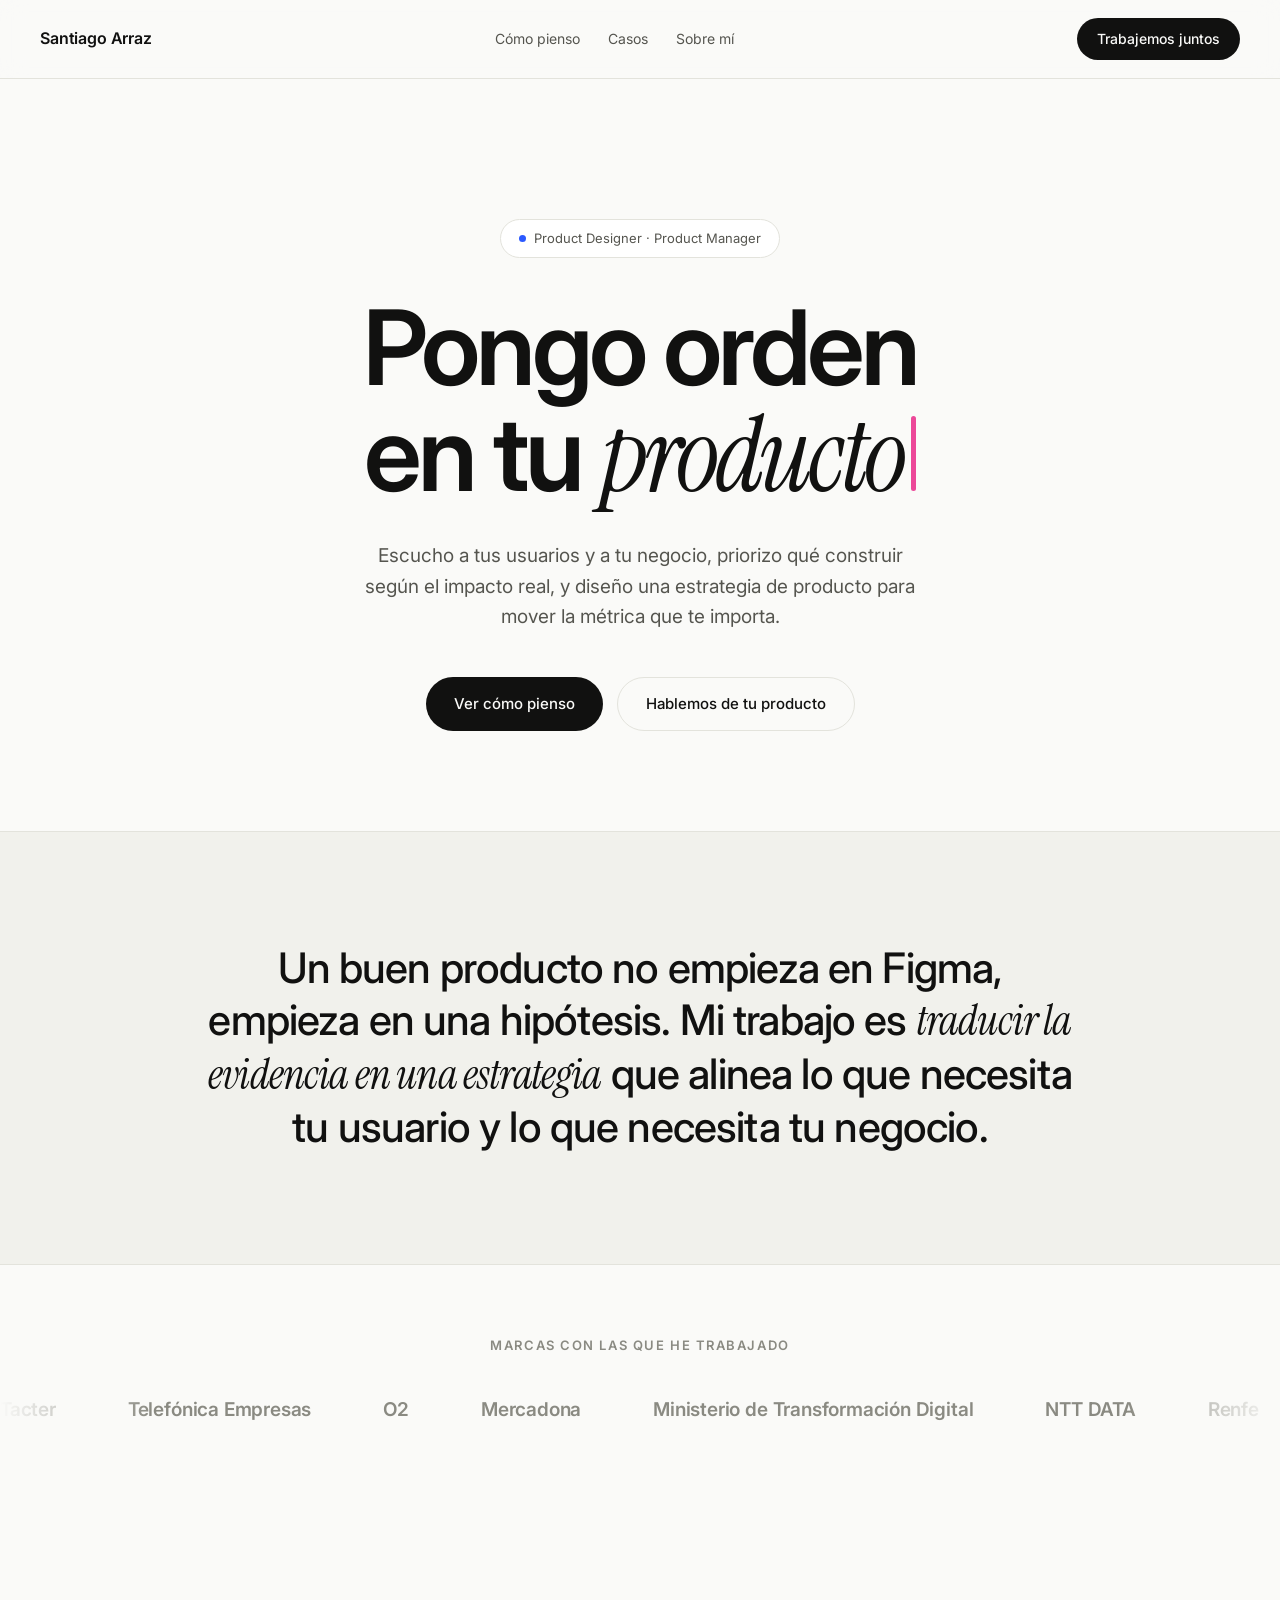
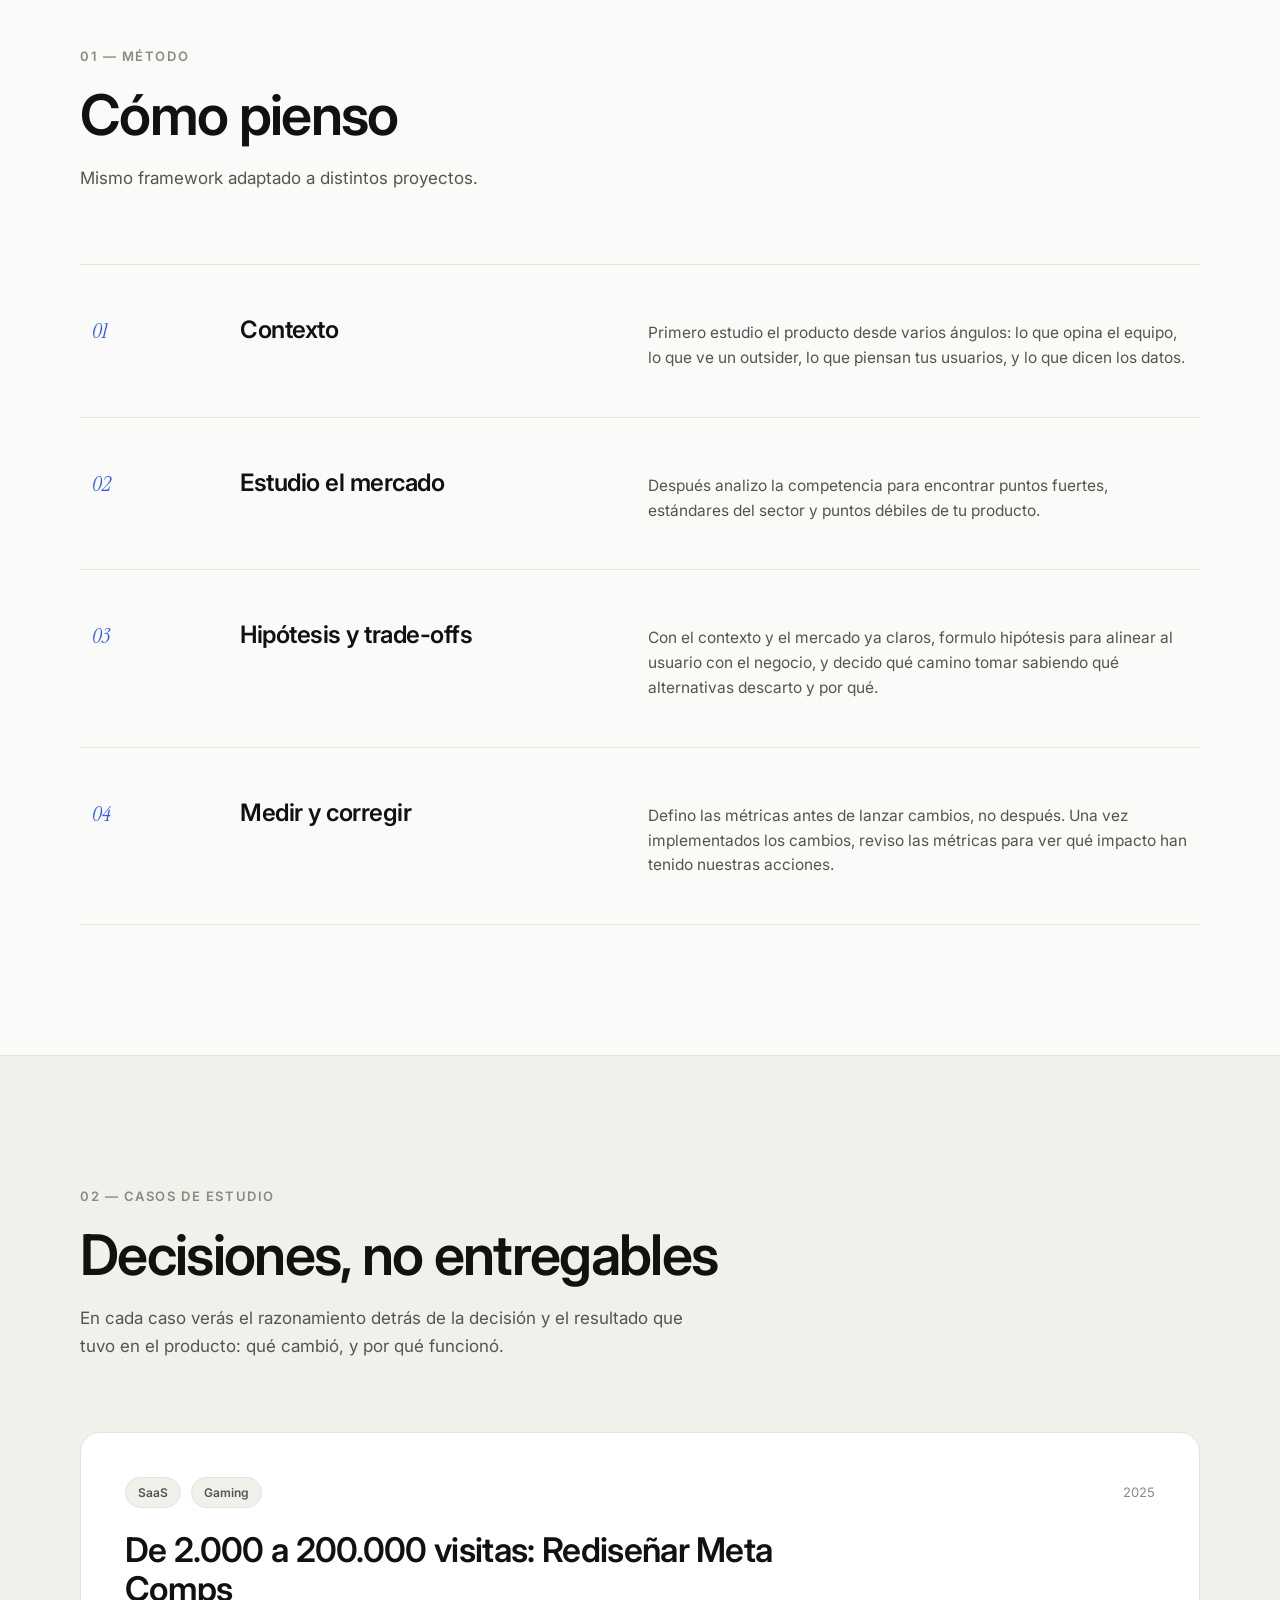
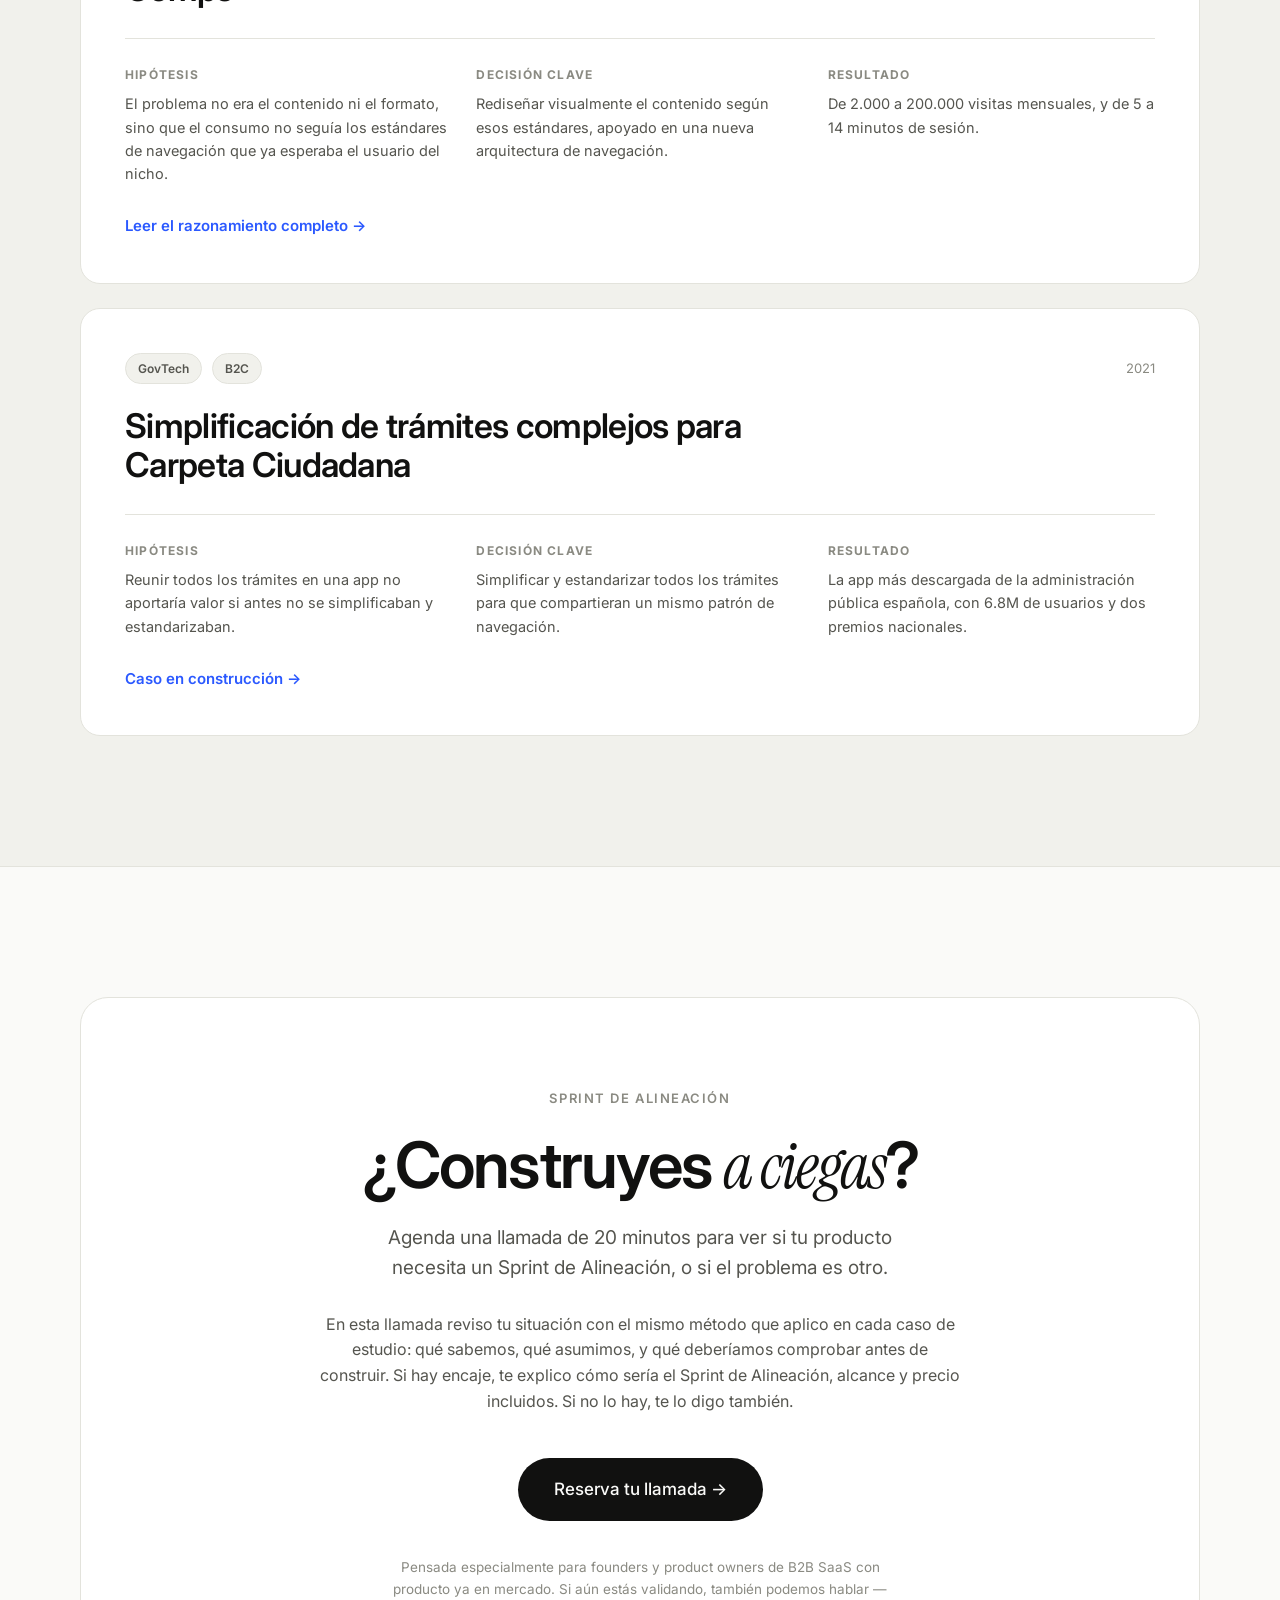
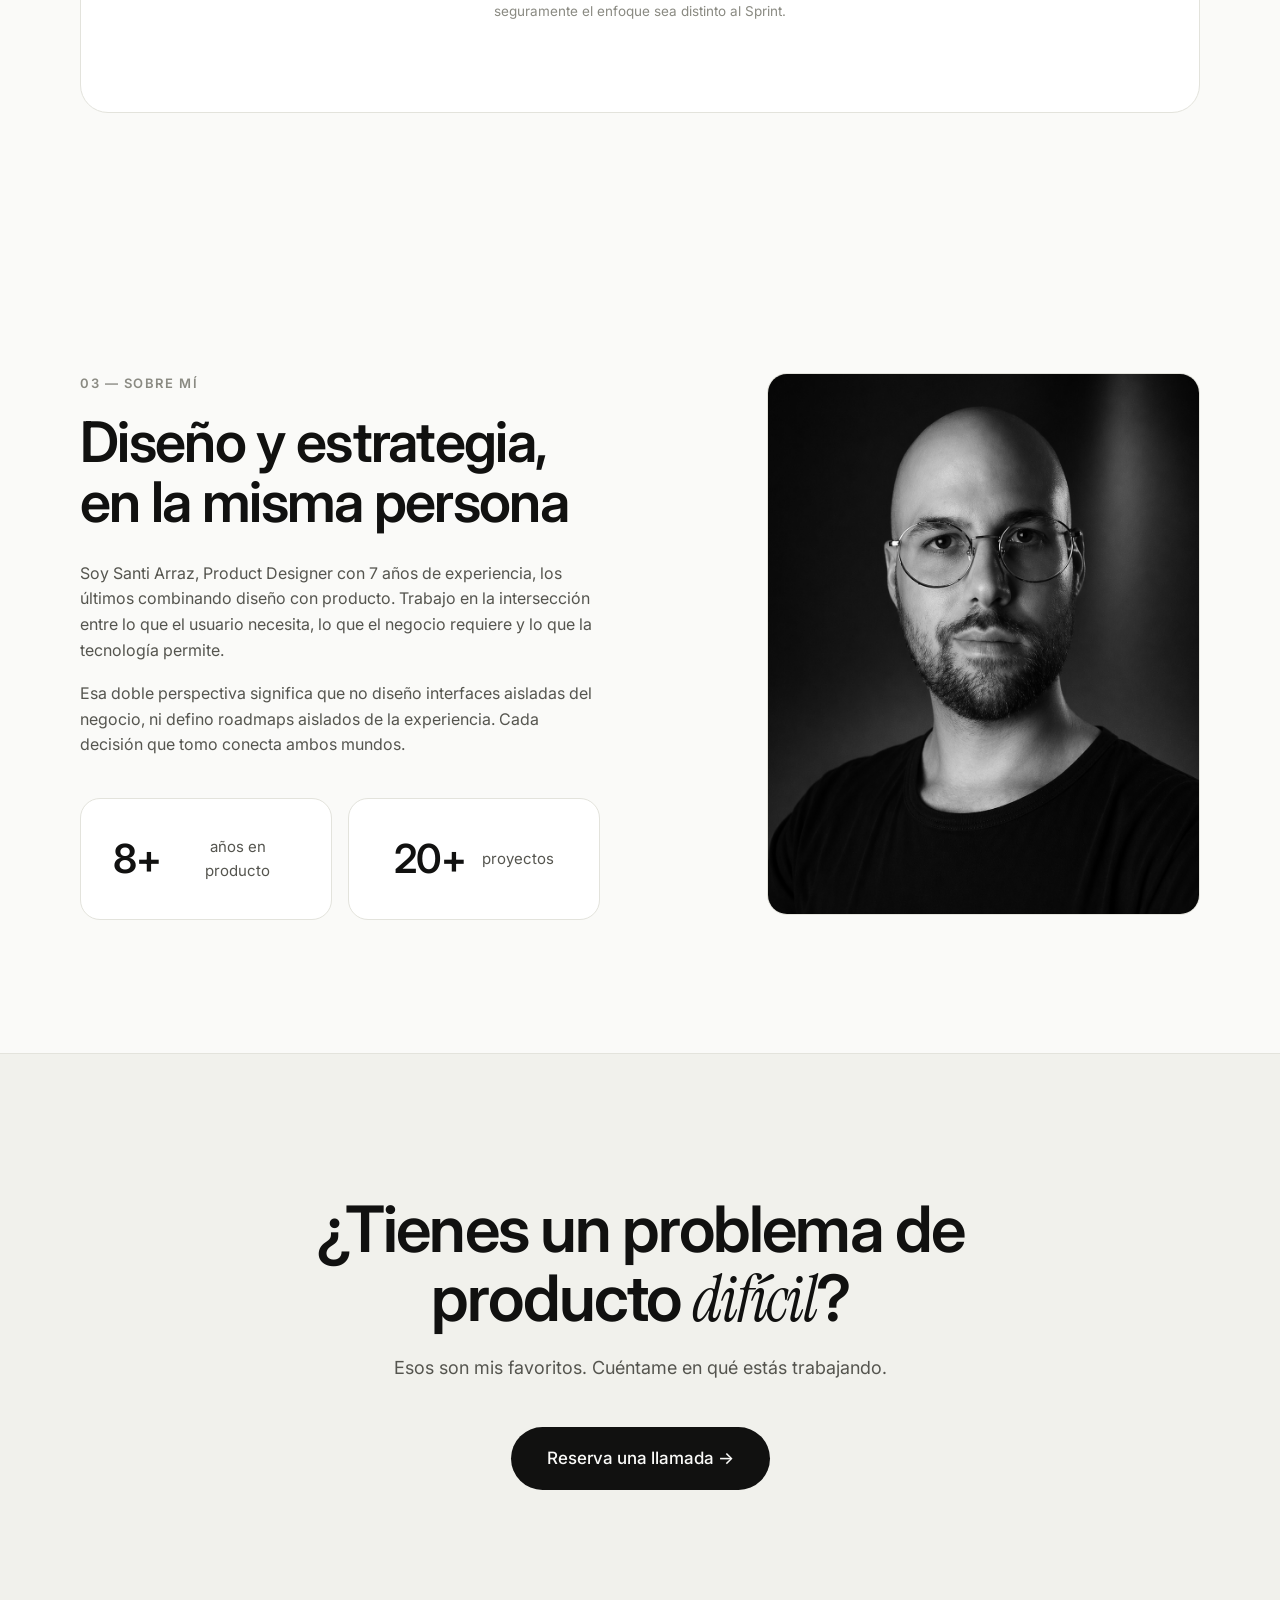
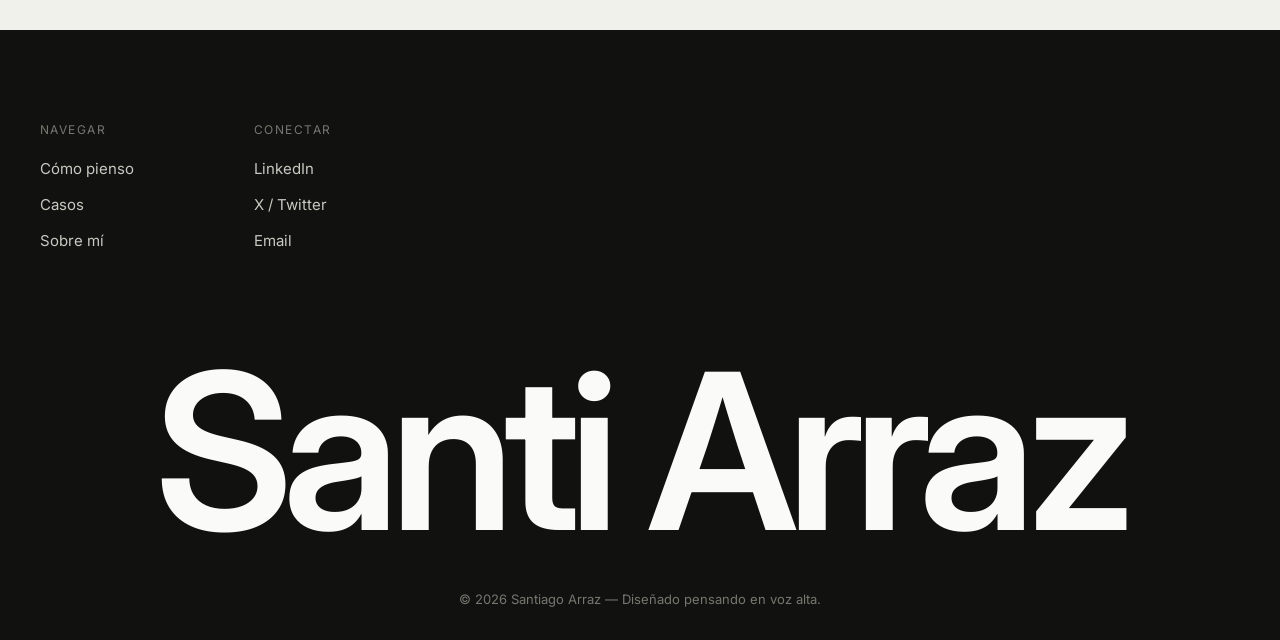
==== commit 4f57e349: "Fix broken photo reference and CTA links - Hero secondary CTA now points to the Calendly diagnostic " ====
--- a/index.html
+++ b/index.html
@@ -35,7 +35,8 @@
     </p>
     <div class="hero__ctas reveal">
       <a href="#casos" class="btn btn--dark">Ver cómo pienso</a>
-<a href="https://forms.gle/TU_LINK_DE_GOOGLE_FORMS" class="btn btn--dark btn--sm">Hablemos de tu producto</a>    </div>
+      <a href="https://calendly.com/santiagoarraz/diagnostico-de-producto" target="_blank" class="btn btn--ghost">Hablemos de tu producto</a>
+    </div>
   </section>
 
   <!-- ============ MANIFIESTO ============ -->
@@ -179,7 +180,7 @@
       </div>
       <div class="about__facts reveal">
         <div class="about__photo-frame">
-          <img src="img/santiago.jpg" alt="Retrato de Santiago Arraz" onerror="this.closest('.about__photo-frame').classList.add('is-missing')">
+          <img src="img/santiago.png" alt="Retrato de Santiago Arraz" onerror="this.closest('.about__photo-frame').classList.add('is-missing')">
         </div>
       </div>
     </div>
@@ -189,7 +190,7 @@
   <section class="contact" id="contacto">
     <h2 class="contact__title reveal">¿Tienes un problema de producto <em>difícil</em>?</h2>
     <p class="contact__sub reveal">Esos son mis favoritos. Cuéntame en qué estás trabajando.</p>
-    <a href="https://calendly.com/santiagoarraz/diagnostico-de-producto" target="_blank" class="btn btn--dark btn--lg reveal">santiagoarraz@gmail.com</a>
+    <a href="https://calendly.com/santiagoarraz/diagnostico-de-producto" target="_blank" class="btn btn--dark btn--lg reveal">Reserva una llamada →</a>
   </section>
 
   <!-- ============ FOOTER ============ -->
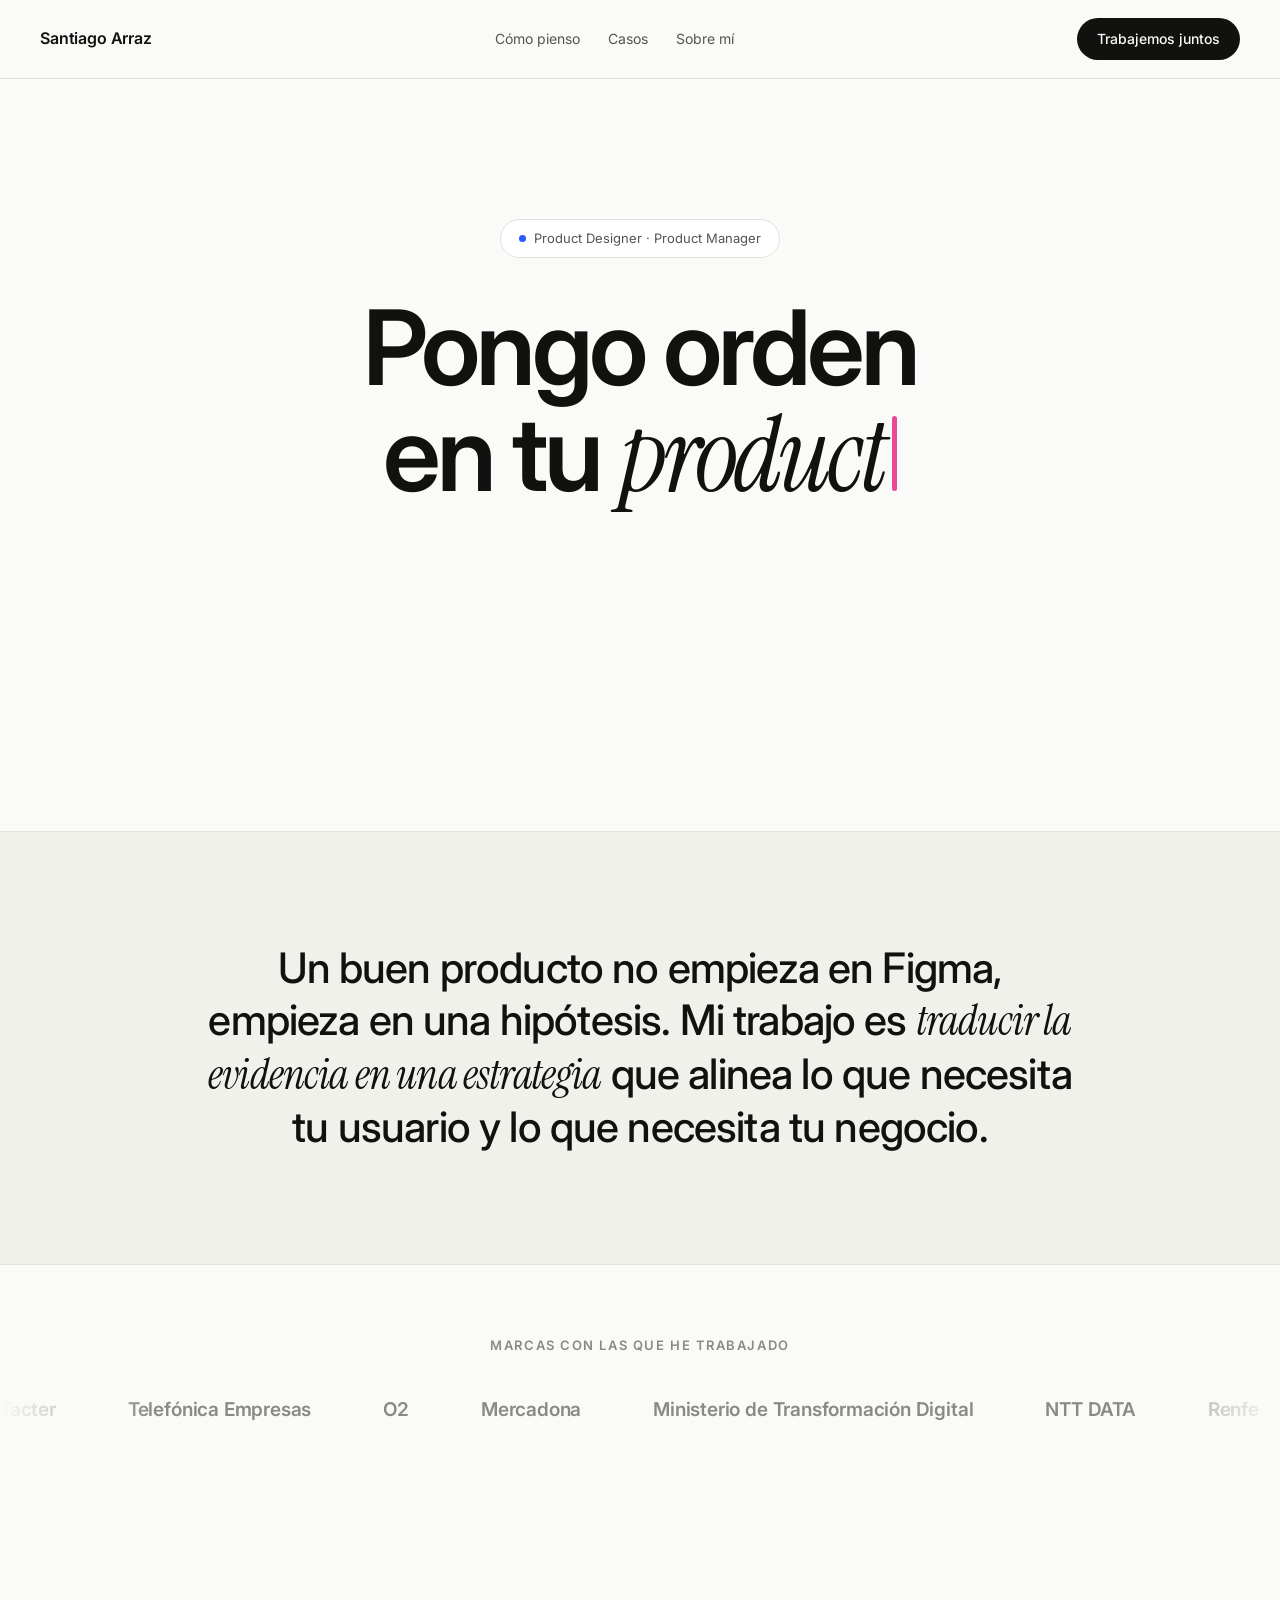
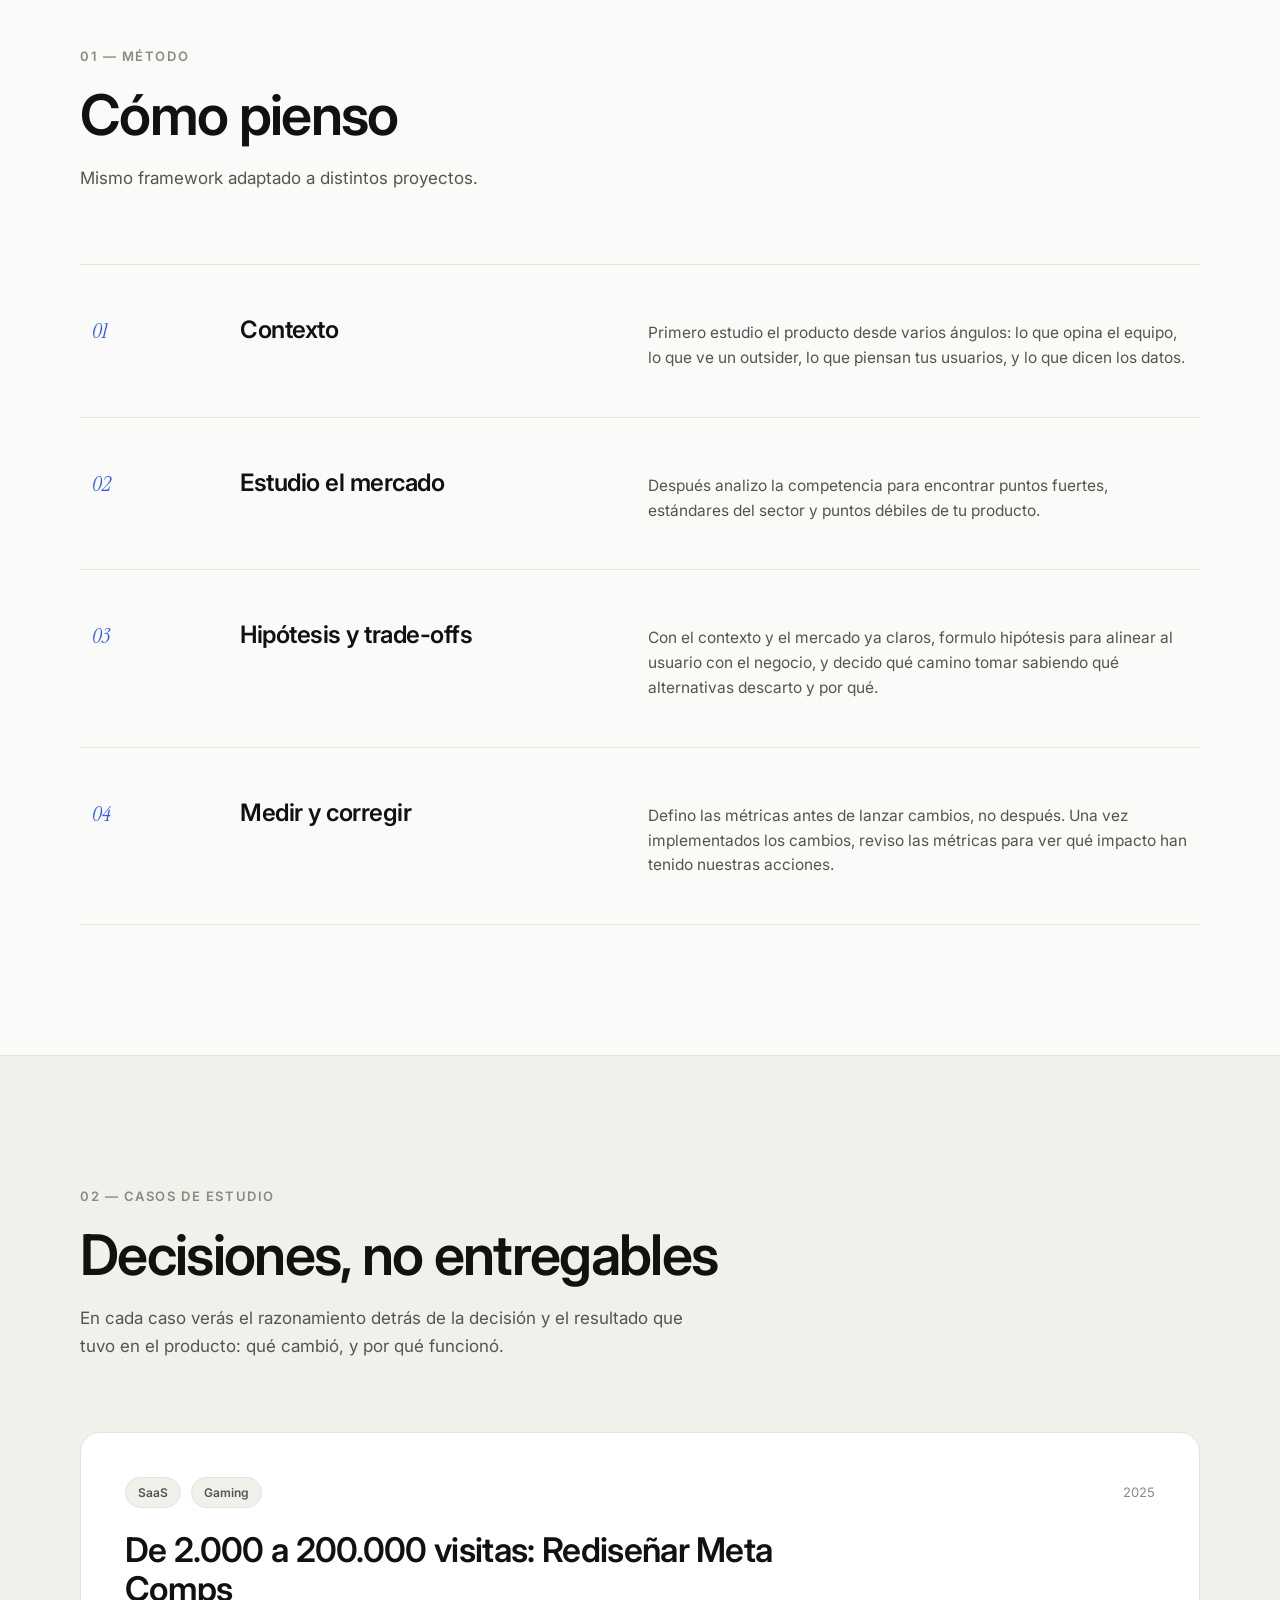
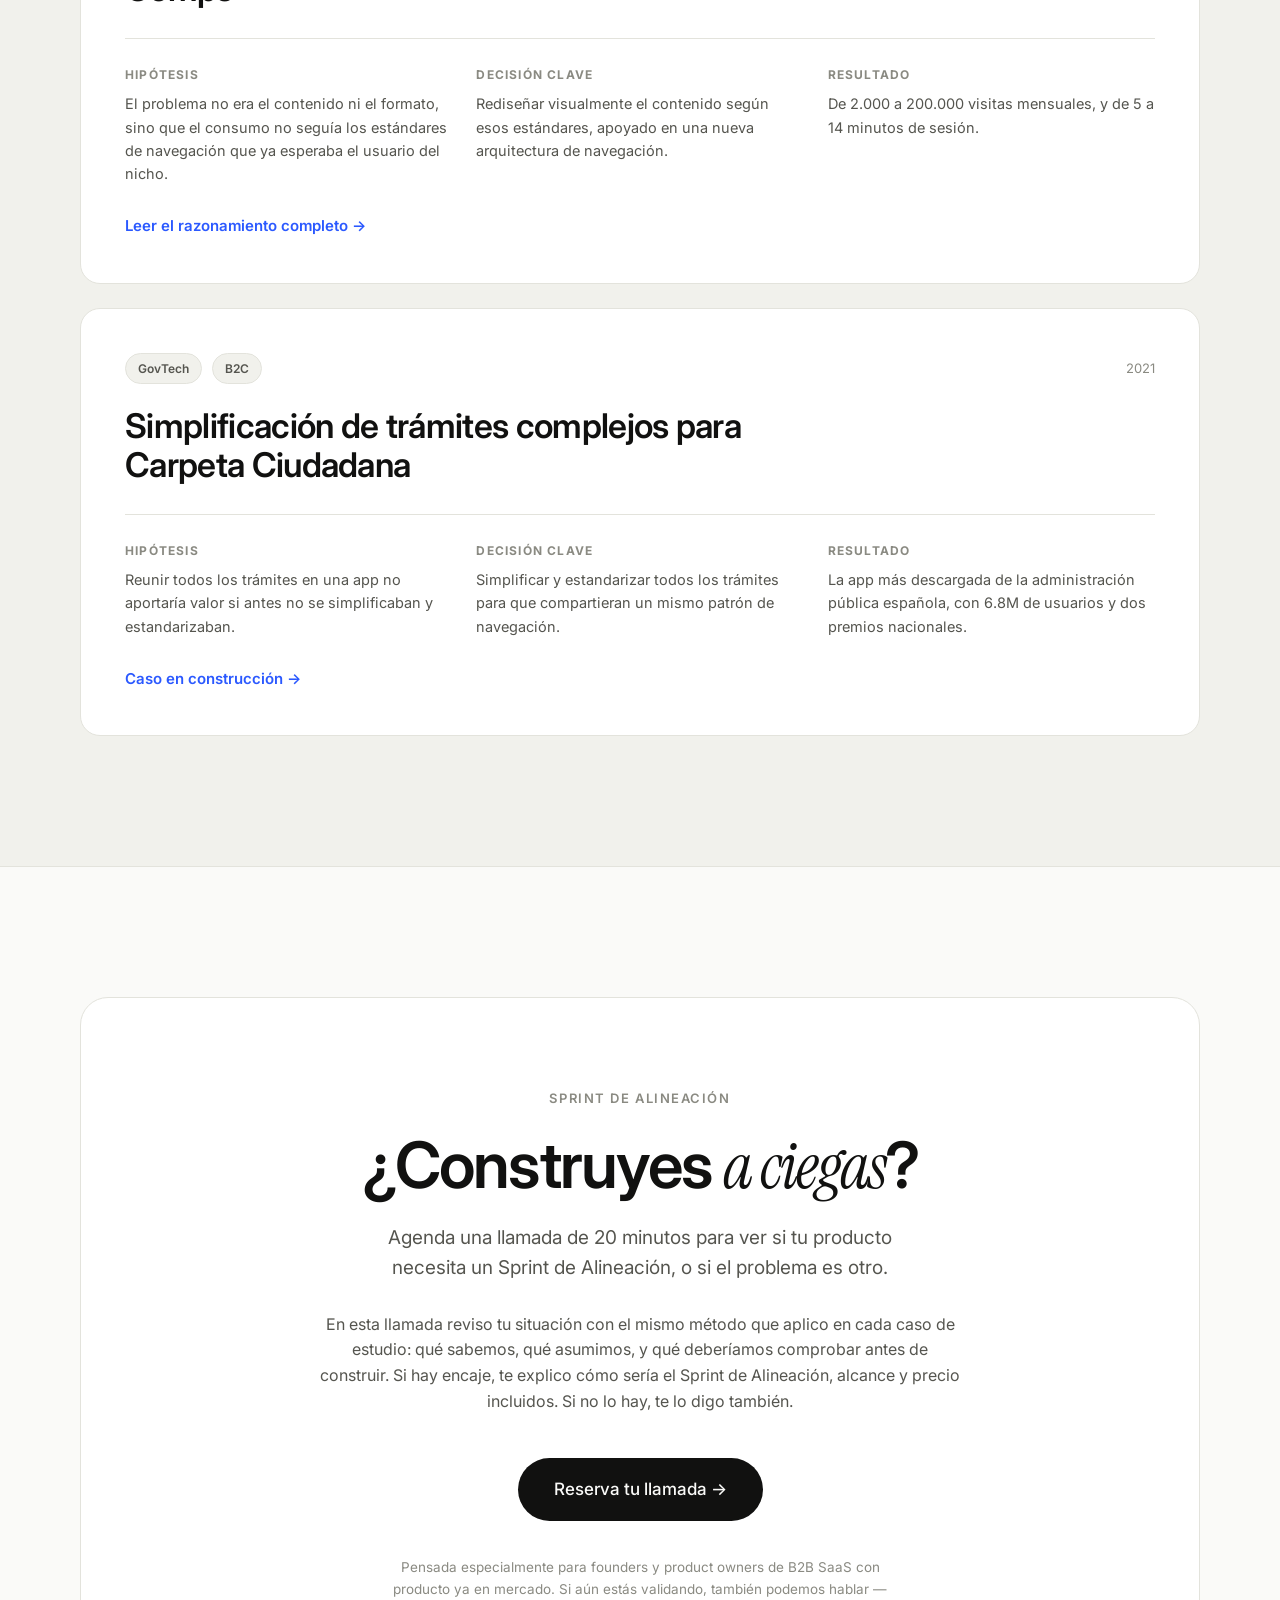
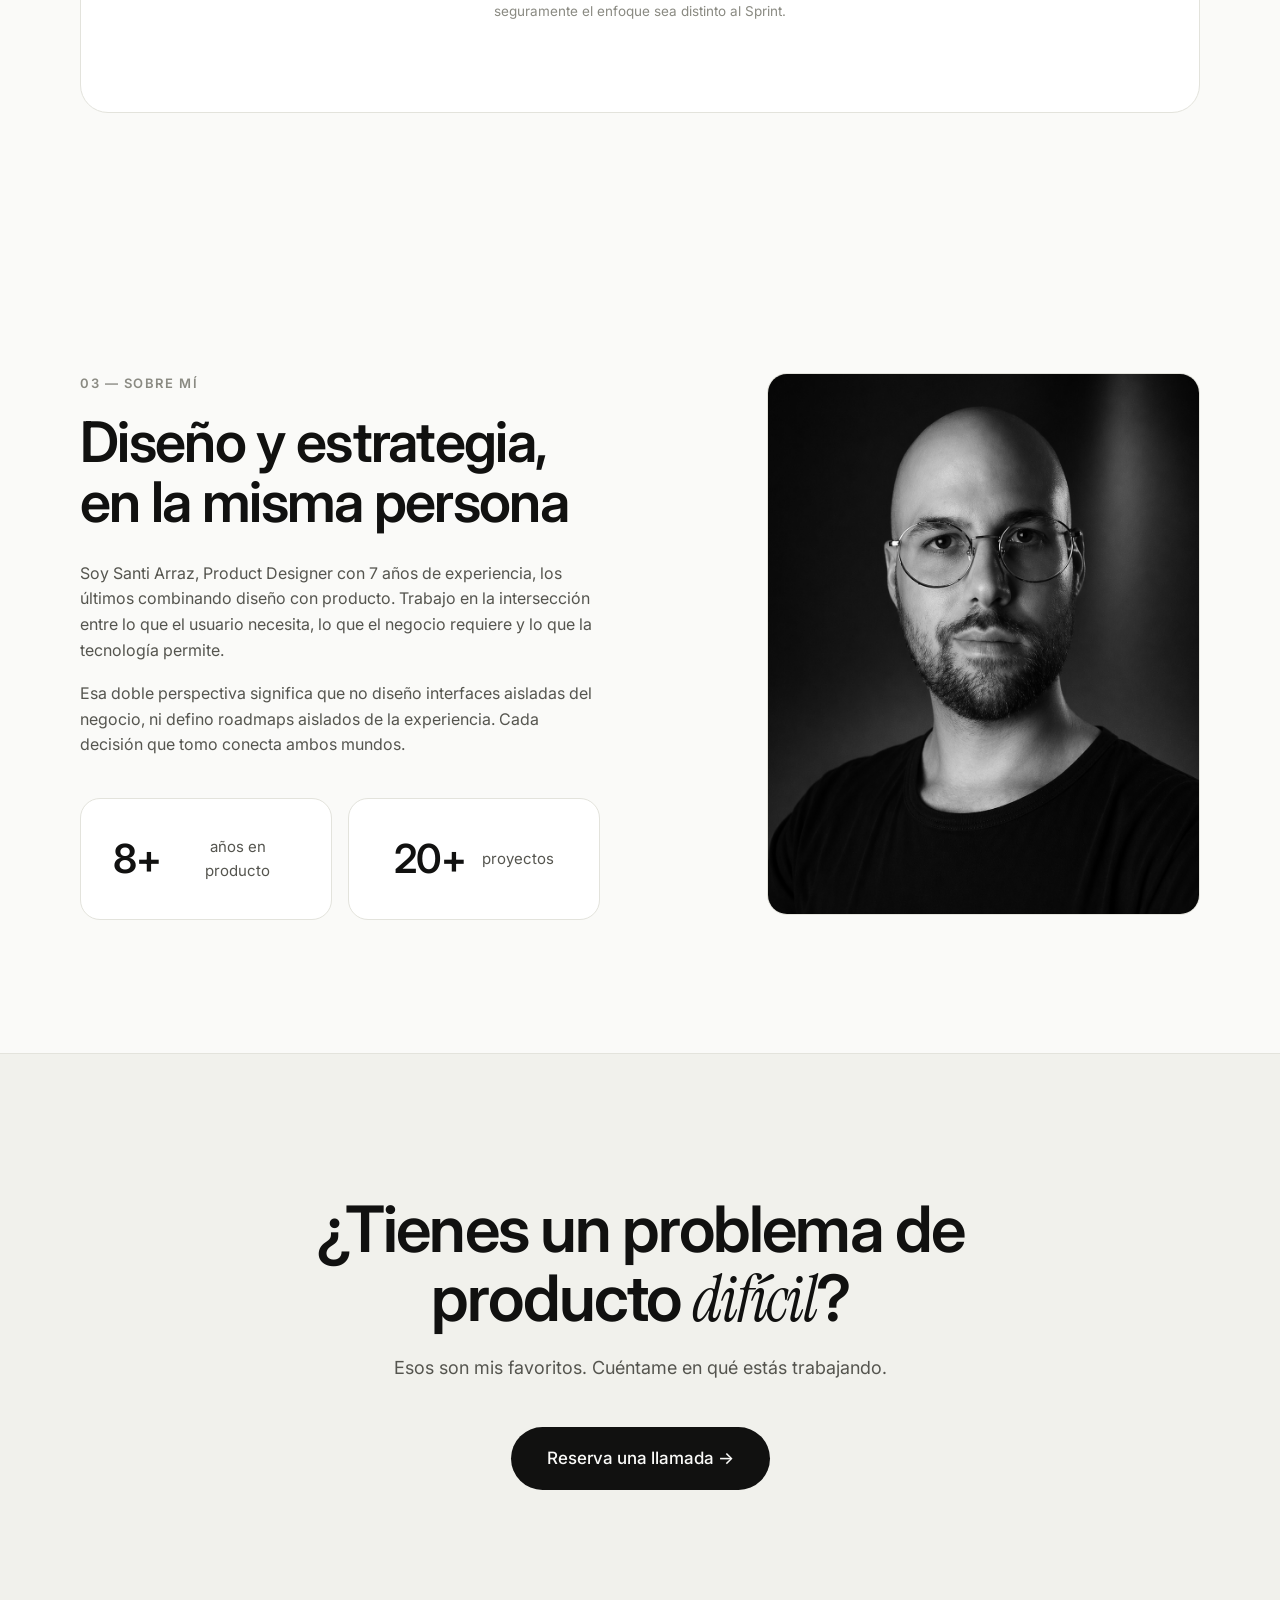
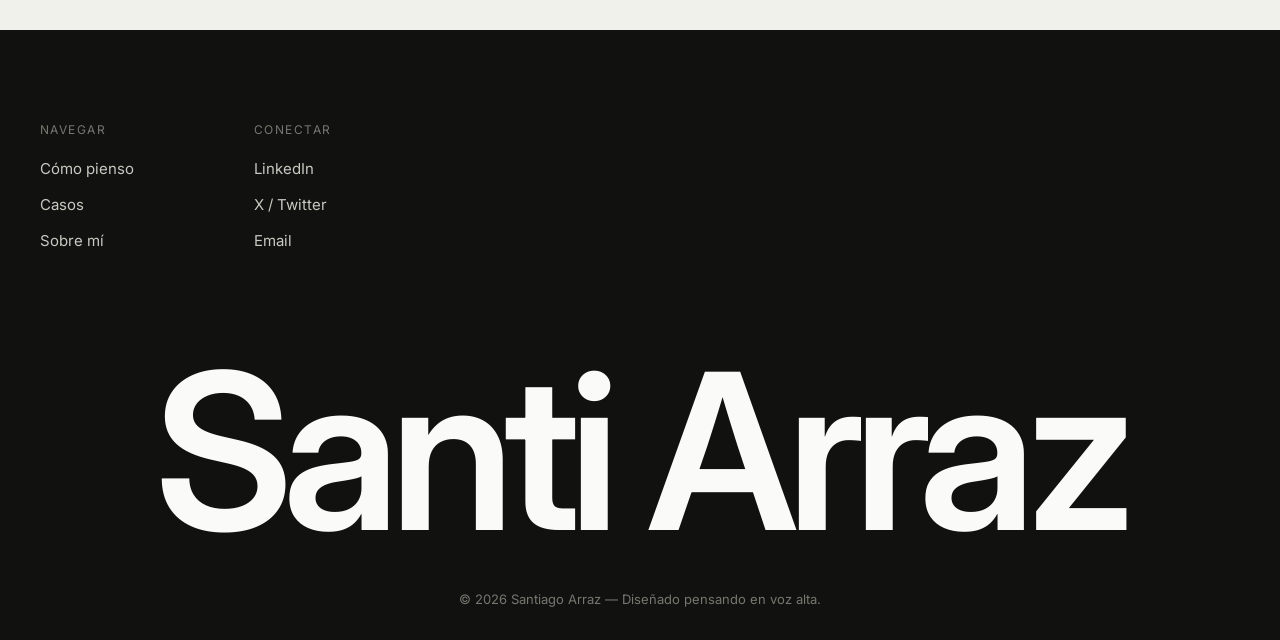
==== commit 5ff3b4c2: "Fav y Título" ====
--- a/index.html
+++ b/index.html
@@ -3,12 +3,13 @@
 <head>
   <meta charset="UTF-8">
   <meta name="viewport" content="width=device-width, initial-scale=1.0">
-  <title>Santiago Arraz — Product Designer & Product Manager</title>
+  <title>Santi Arraz — Product Designer & Product Manager</title>
   <meta name="description" content="Diseño decisiones de producto, no solo pantallas. Portfolio de Santiago Arraz, Product Designer y Product Manager.">
   <link rel="preconnect" href="https://fonts.googleapis.com">
   <link rel="preconnect" href="https://fonts.gstatic.com" crossorigin>
   <link href="https://fonts.googleapis.com/css2?family=Inter:wght@400;500;600;700&family=Instrument+Serif:ital@0;1&display=swap" rel="stylesheet">
   <link rel="stylesheet" href="css/styles.css">
+  <link rel="icon" type="image/svg+xml" href="/santiago_favicon.svg">
 </head>
 <body>
 
@@ -204,7 +205,7 @@
       </div>
       <div>
         <span class="footer__col-title">Conectar</span>
-        <a href="#">LinkedIn</a>
+        <a href="https://www.linkedin.com/in/santiago-arraz/" target="_blank">LinkedIn</a>
         <a href="#">X / Twitter</a>
         <a href="mailto:santiagoarraz@gmail.com">Email</a>
       </div>
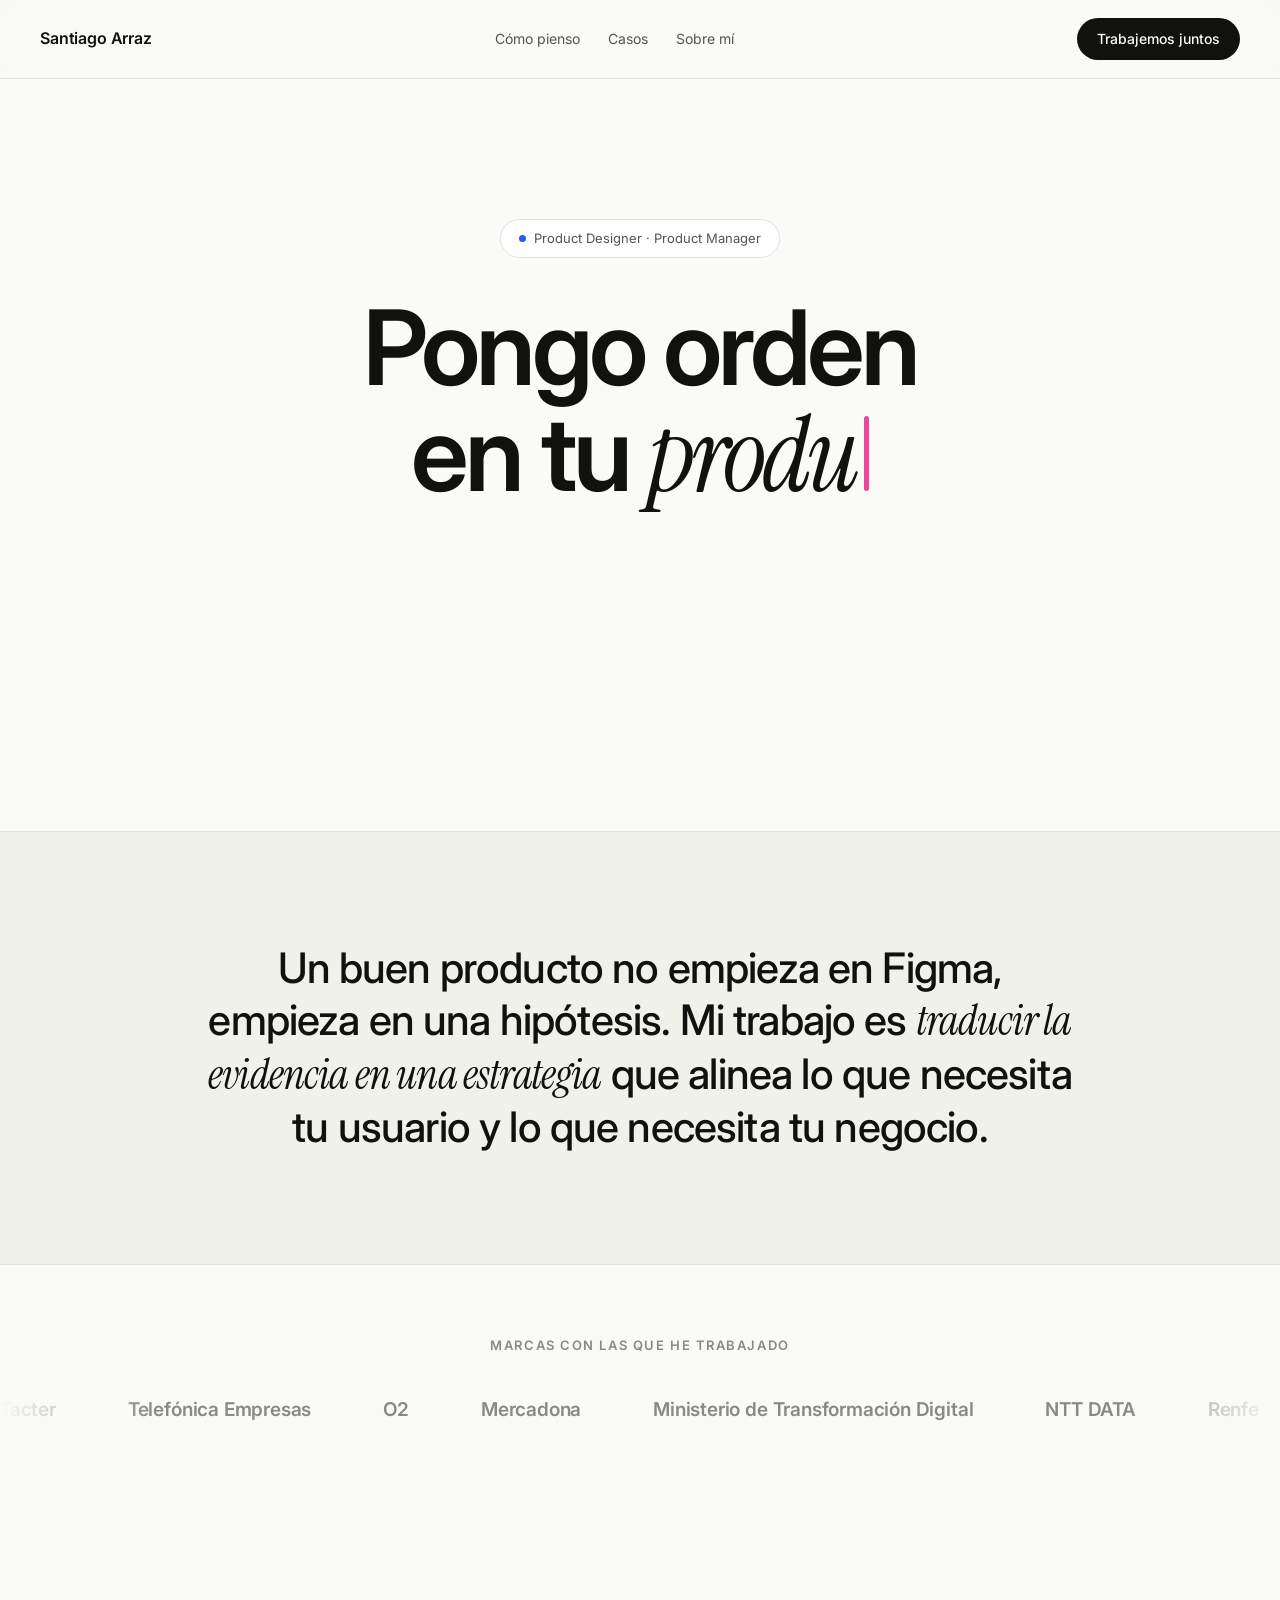
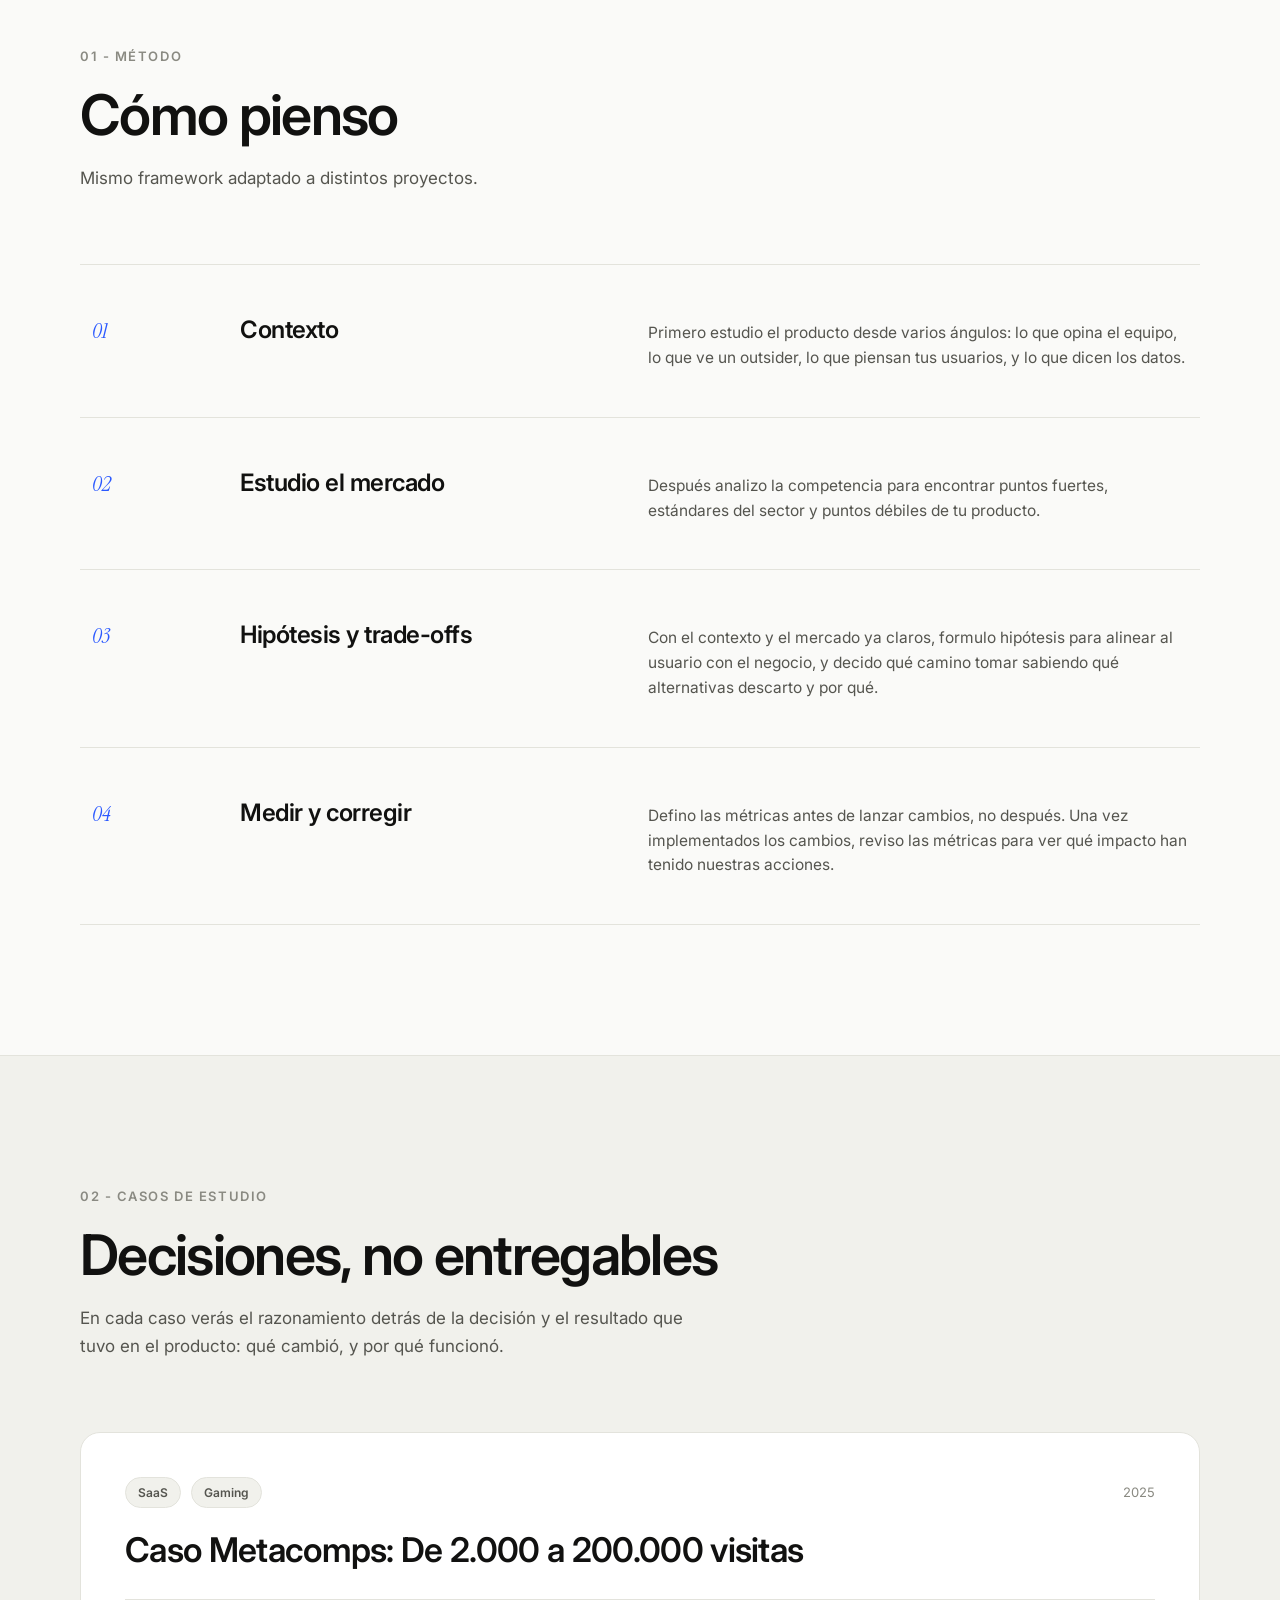
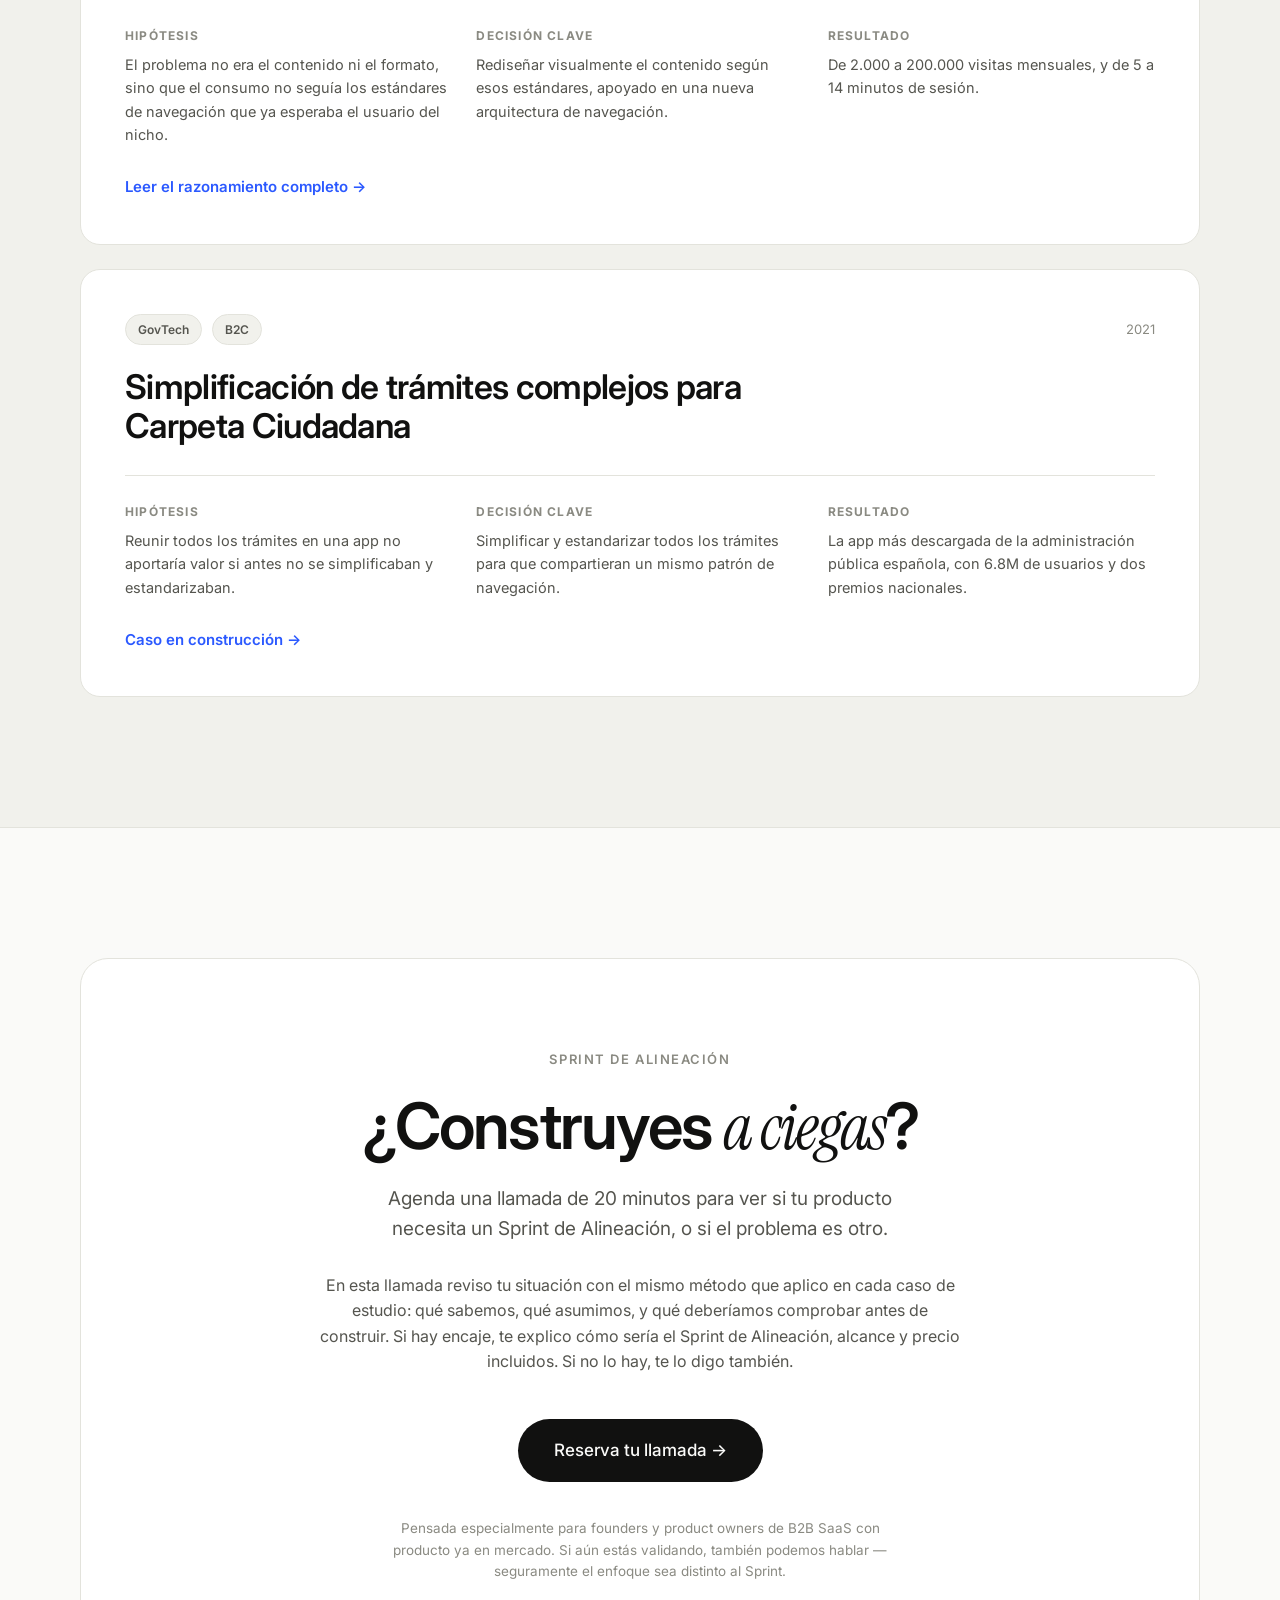
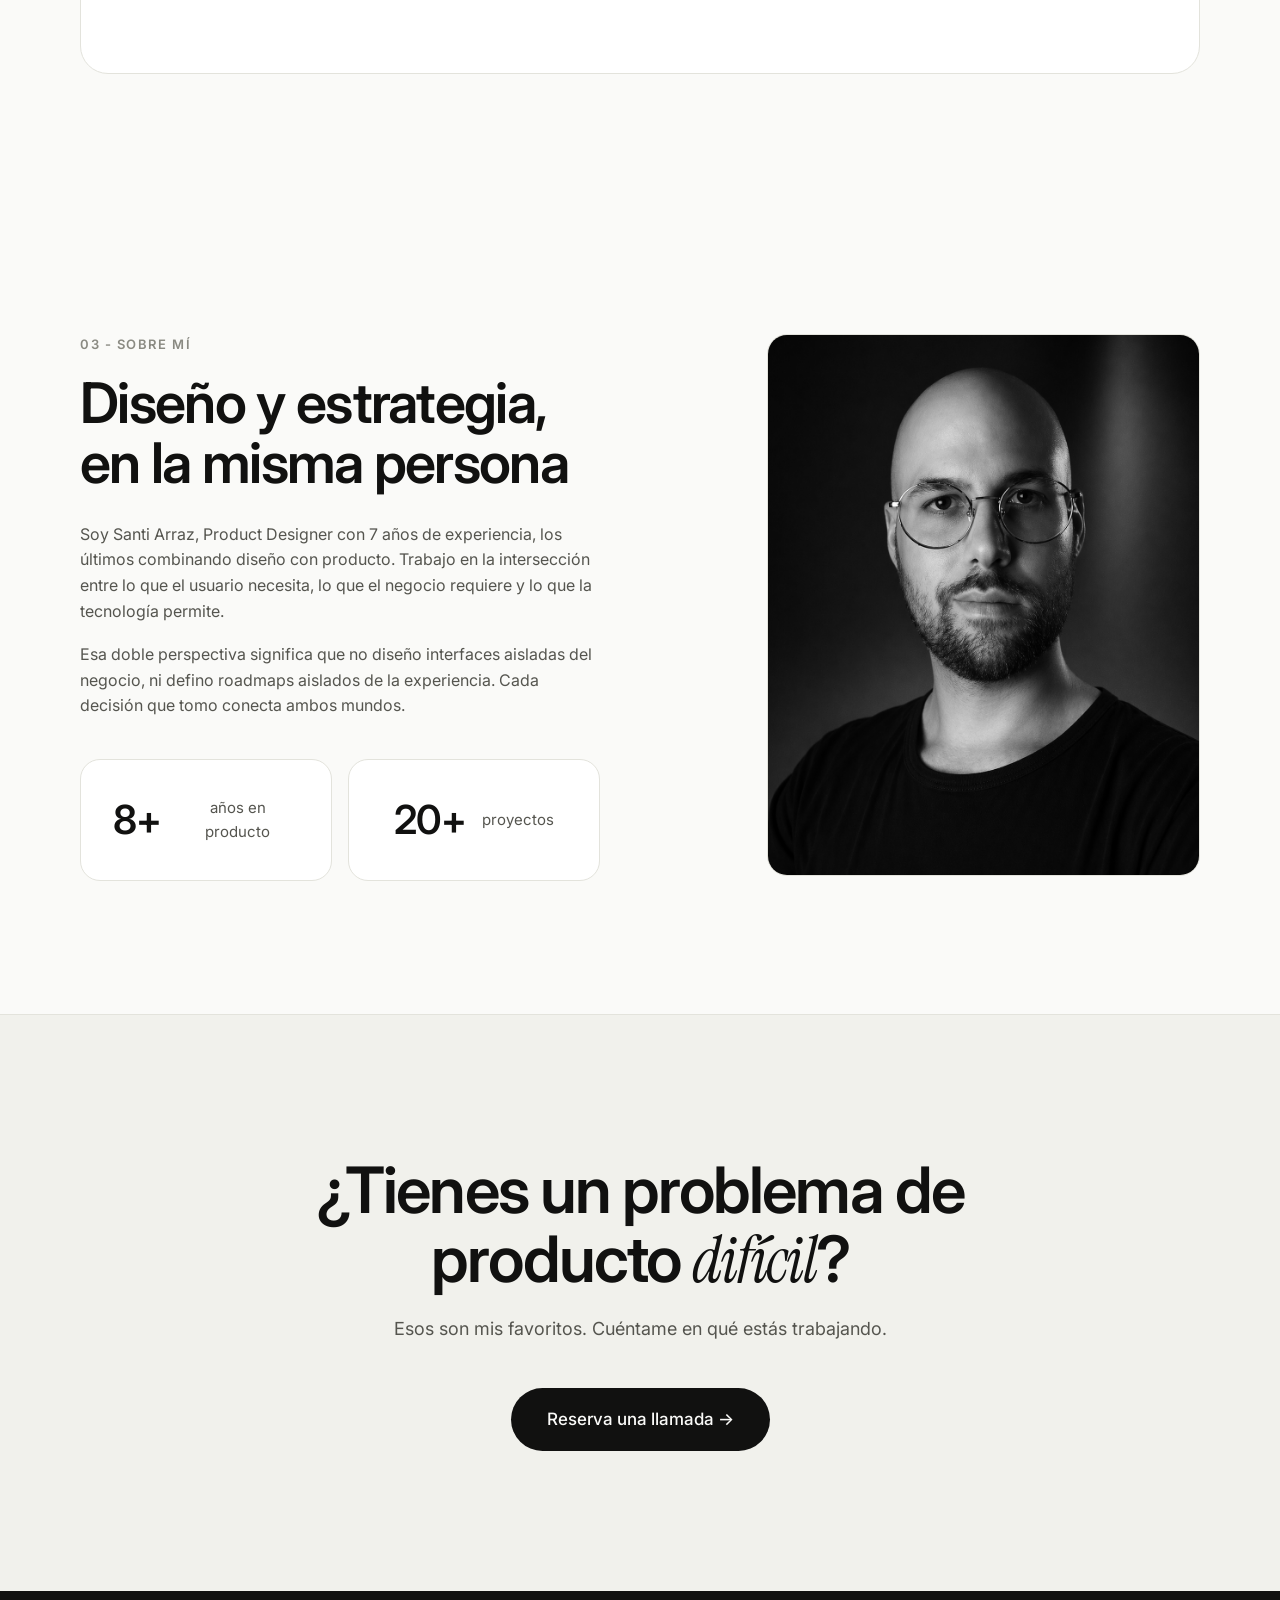
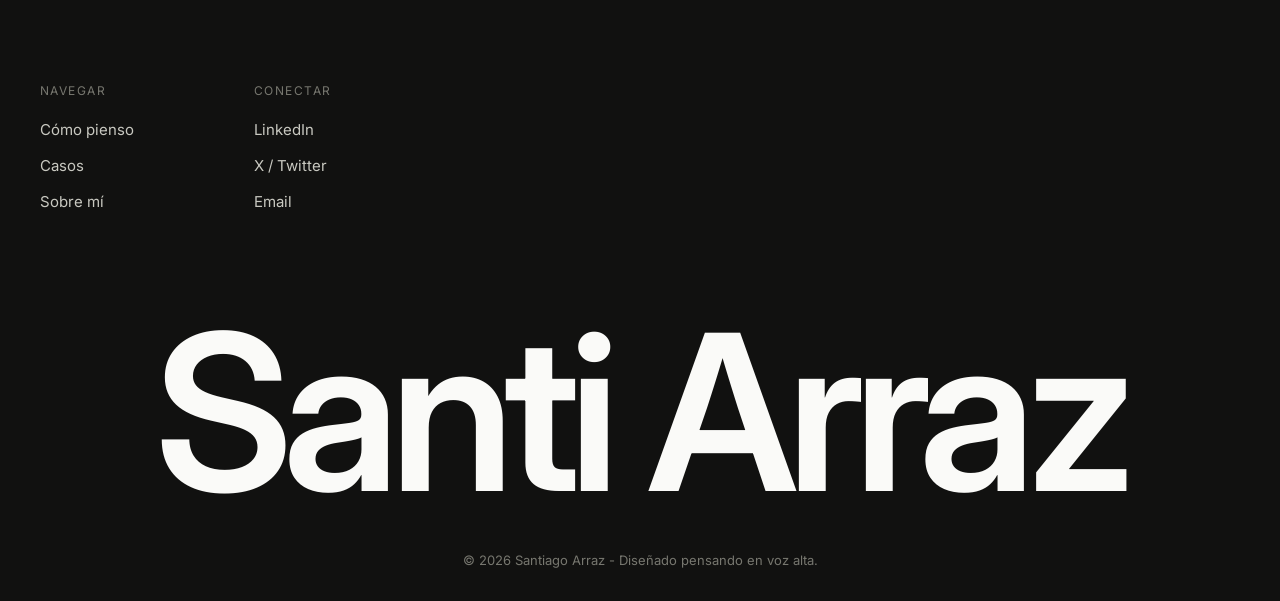
==== commit 5e073e2f: "Ilustración problema" ====
--- a/index.html
+++ b/index.html
@@ -3,7 +3,7 @@
 <head>
   <meta charset="UTF-8">
   <meta name="viewport" content="width=device-width, initial-scale=1.0">
-  <title>Santi Arraz — Product Designer & Product Manager</title>
+  <title>Santi Arraz | Product Designer & Product Manager</title>
   <meta name="description" content="Diseño decisiones de producto, no solo pantallas. Portfolio de Santiago Arraz, Product Designer y Product Manager.">
   <link rel="preconnect" href="https://fonts.googleapis.com">
   <link rel="preconnect" href="https://fonts.gstatic.com" crossorigin>
@@ -82,7 +82,7 @@
   <!-- ============ CÓMO PIENSO ============ -->
   <section class="section" id="pensamiento">
     <div class="section__head reveal">
-      <span class="section__eyebrow">01 — Método</span>
+      <span class="section__eyebrow">01 - Método</span>
       <h2 class="section__title">Cómo pienso</h2>
       <p class="section__sub">Mismo framework adaptado a distintos proyectos.</p>
     </div>
@@ -113,7 +113,7 @@
   <!-- ============ CASOS ============ -->
   <section class="section section--alt" id="casos">
     <div class="section__head reveal">
-      <span class="section__eyebrow">02 — Casos de estudio</span>
+      <span class="section__eyebrow">02 - Casos de estudio</span>
       <h2 class="section__title">Decisiones, no entregables</h2>
       <p class="section__sub">En cada caso verás el razonamiento detrás de la decisión y el resultado que tuvo en el producto: qué cambió, y por qué funcionó.</p>
     </div>
@@ -126,7 +126,7 @@
           <span class="tag">Gaming</span>
           <span class="case__year">2025</span>
         </div>
-        <h3 class="case__title">De 2.000 a 200.000 visitas: Rediseñar Meta Comps</h3>
+        <h3 class="case__title">Caso Metacomps: De 2.000 a 200.000 visitas</h3>
         <div class="case__thinking">
           <div><strong>Hipótesis</strong><p>El problema no era el contenido ni el formato, sino que el consumo no seguía los estándares de navegación que ya esperaba el usuario del nicho.</p></div>
           <div><strong>Decisión clave</strong><p>Rediseñar visualmente el contenido según esos estándares, apoyado en una nueva arquitectura de navegación.</p></div>
@@ -170,7 +170,7 @@
   <section class="section" id="sobre-mi">
     <div class="about">
       <div class="about__text reveal">
-        <span class="section__eyebrow">03 — Sobre mí</span>
+        <span class="section__eyebrow">03 - Sobre mí</span>
         <h2 class="section__title">Diseño y estrategia,<br>en la misma persona</h2>
         <p>Soy Santi Arraz, Product Designer con 7 años de experiencia, los últimos combinando diseño con producto. Trabajo en la intersección entre lo que el usuario necesita, lo que el negocio requiere y lo que la tecnología permite.</p>
         <p>Esa doble perspectiva significa que no diseño interfaces aisladas del negocio, ni defino roadmaps aislados de la experiencia. Cada decisión que tomo conecta ambos mundos.</p>
@@ -211,7 +211,7 @@
       </div>
     </div>
     <div class="footer__wordmark" aria-hidden="true">Santi Arraz</div>
-    <p class="footer__legal">© 2026 Santiago Arraz — Diseñado pensando en voz alta.</p>
+    <p class="footer__legal">© 2026 Santiago Arraz - Diseñado pensando en voz alta.</p>
   </footer>
 
   <script src="js/main.js"></script>
--- a/css/styles.css
+++ b/css/styles.css
@@ -634,6 +634,77 @@
   margin-bottom: 12px;
 }
 .decision-box p { margin-bottom: 0; color: var(--ink); }
+
+/* ============ Figura ilustrativa de caso ============ */
+.case-figure {
+  margin: 44px 0;
+  background: #fff;
+  border: 1px solid var(--line);
+  border-radius: var(--radius);
+  padding: 32px 24px 20px;
+}
+.case-figure svg {
+  width: 100%;
+  height: auto;
+  display: block;
+}
+.case-figure figcaption {
+  margin-top: 14px;
+  font-size: 13.5px;
+  color: var(--ink-faint);
+  text-align: center;
+}
+.cf-path {
+  fill: none;
+  stroke: var(--line);
+  stroke-width: 1;
+}
+.cf-path--leak { stroke-dasharray: 3 5; }
+.cf-node {
+  fill: var(--bg);
+  stroke: #d9d9d0;
+}
+.cf-node-label {
+  font-family: var(--font-sans);
+  font-size: 13px;
+  font-weight: 500;
+  fill: var(--ink-soft);
+}
+.cf-tacter { stroke: var(--accent); stroke-width: 1.5; }
+.cf-tacter-label { fill: var(--accent); font-weight: 600; }
+.cf-final { fill: var(--ink); }
+.cf-final-label {
+  font-family: var(--font-sans);
+  font-size: 13px;
+  font-weight: 600;
+  fill: #fafaf8;
+}
+.cf-pct {
+  font-family: var(--font-serif);
+  font-style: italic;
+  fill: var(--ink);
+}
+.cf-pct-label {
+  font-family: var(--font-sans);
+  font-size: 12px;
+  fill: var(--ink-faint);
+}
+.cf-dot {
+  offset-path: var(--p);
+  offset-rotate: 0deg;
+  animation: cf-flow var(--d, 5s) linear infinite;
+  animation-delay: var(--t, 0s);
+}
+@keyframes cf-flow {
+  0% { offset-distance: 0%; opacity: 0; }
+  10% { opacity: 1; }
+  88% { opacity: 1; }
+  100% { offset-distance: 100%; opacity: 0; }
+}
+@media (prefers-reduced-motion: reduce) {
+  .cf-dot { animation: none; offset-distance: 55%; opacity: 0.6; }
+}
+
 .case-nav {
   display: flex;
   justify-content: space-between;
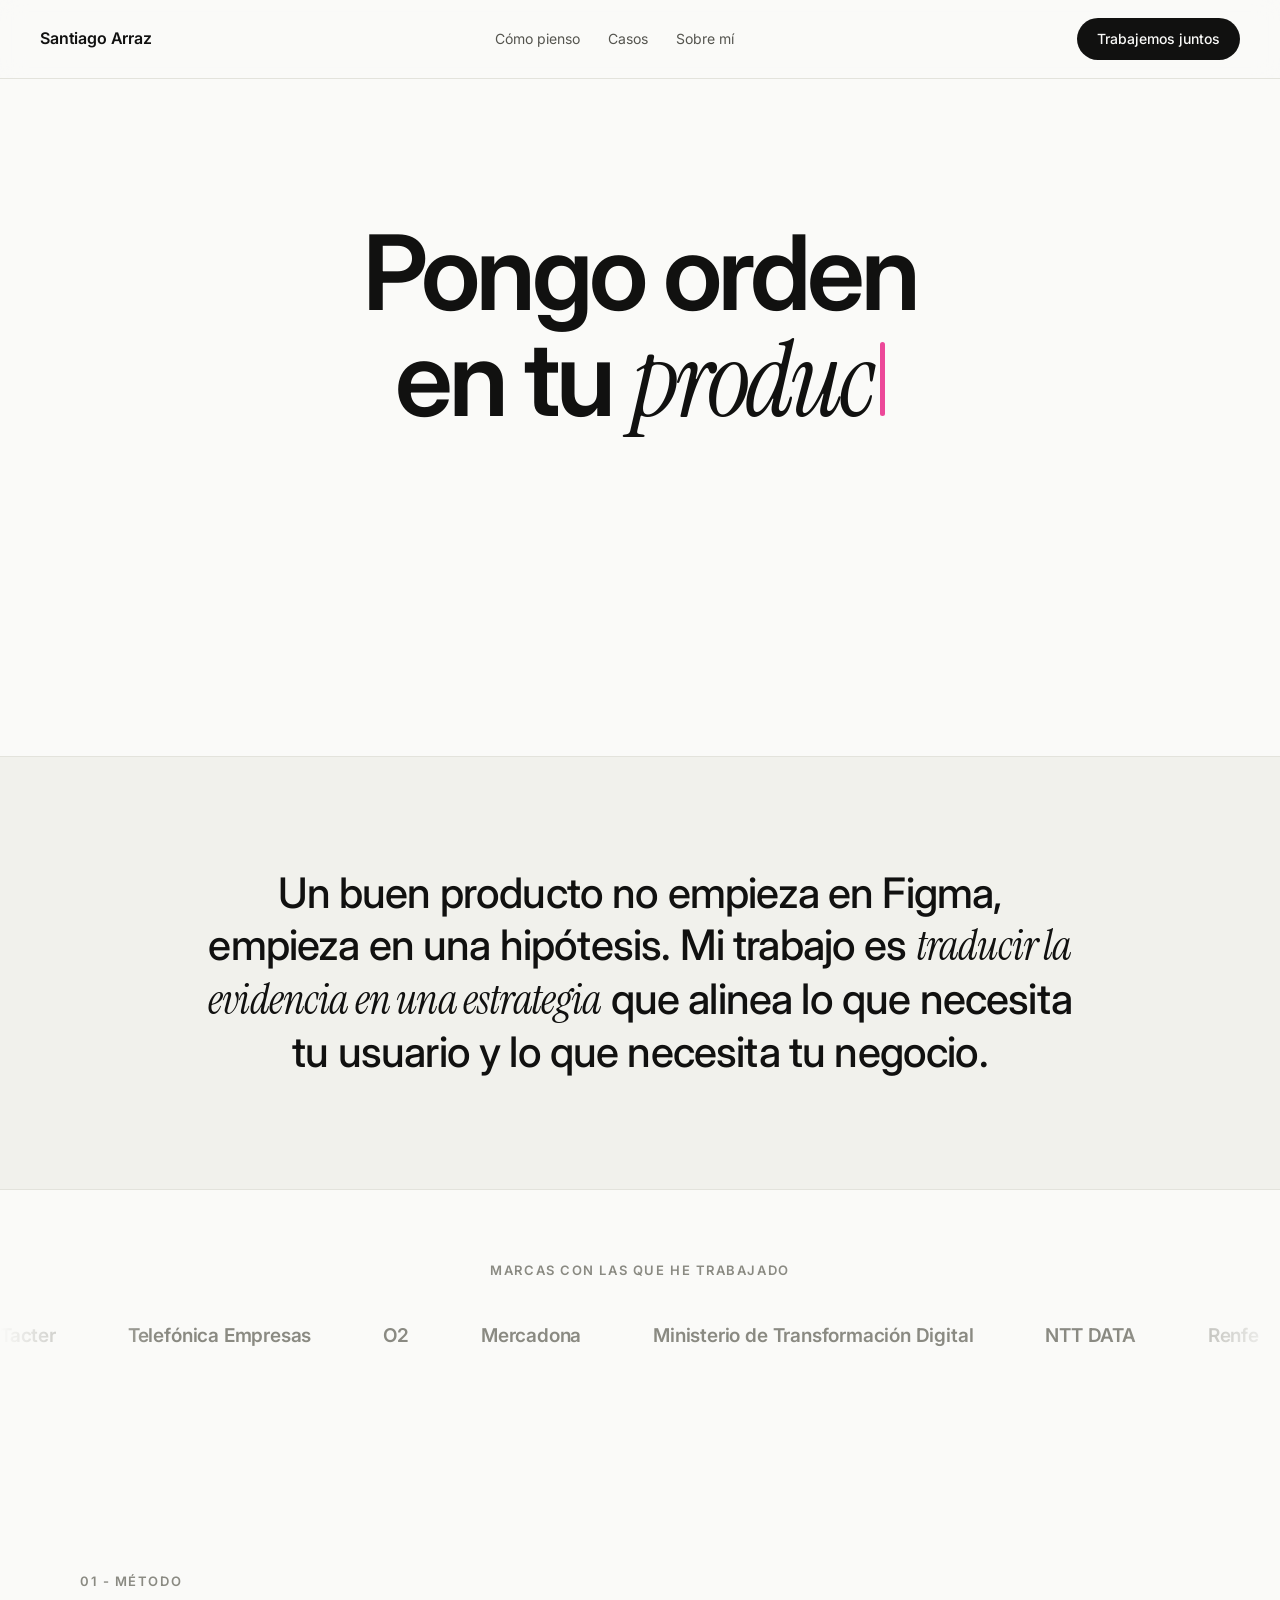
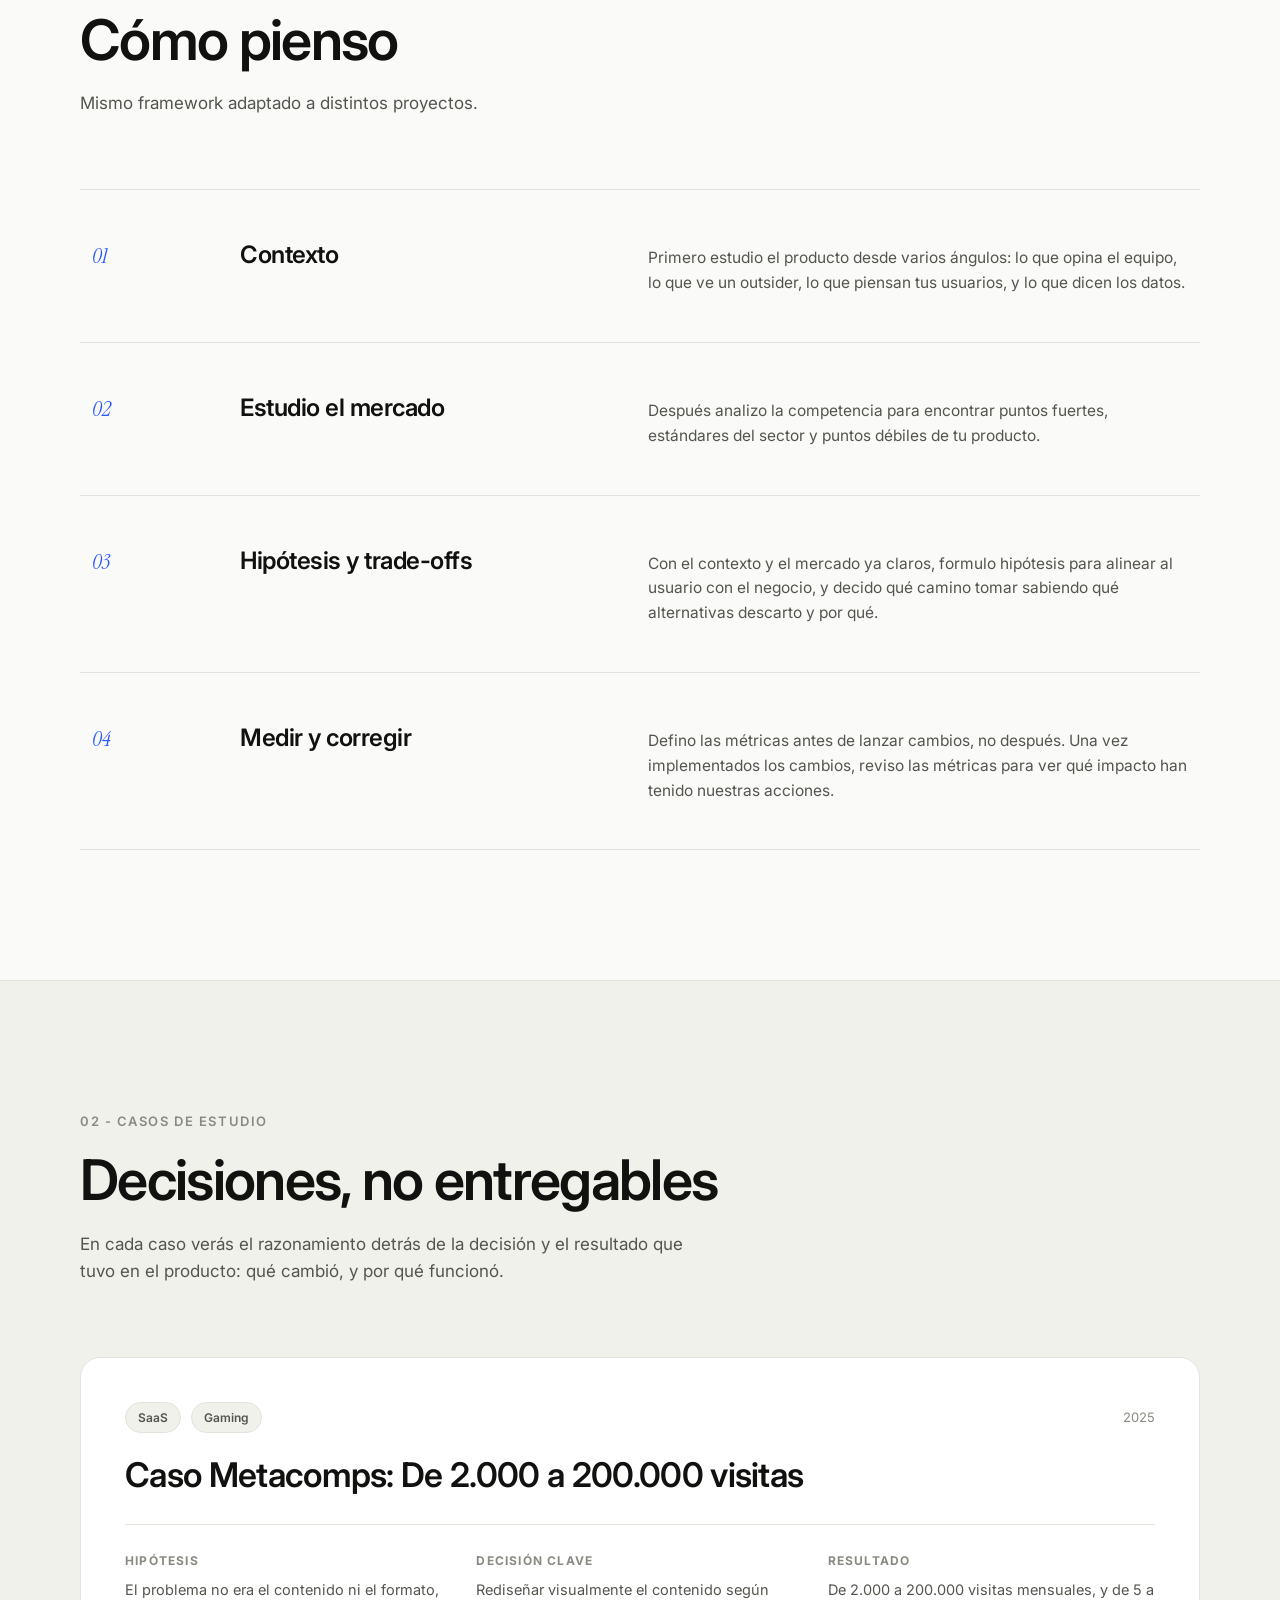
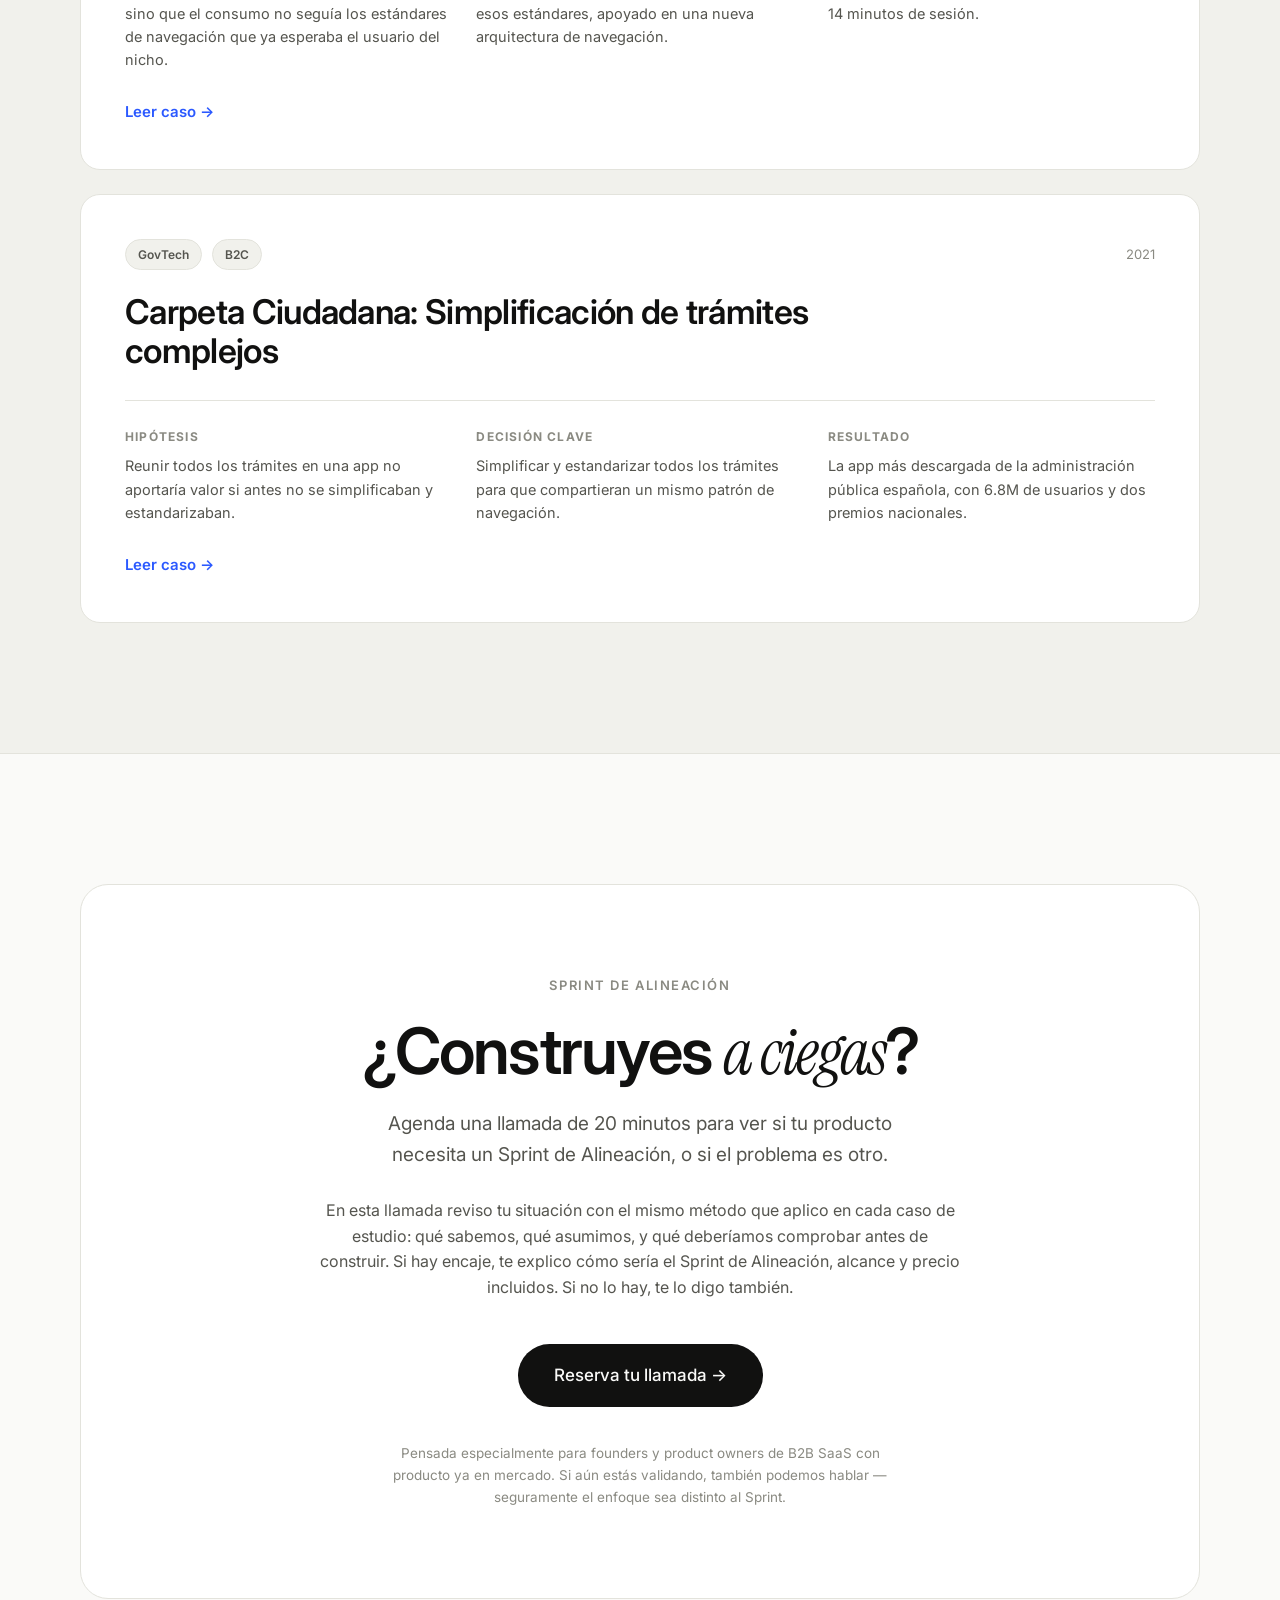
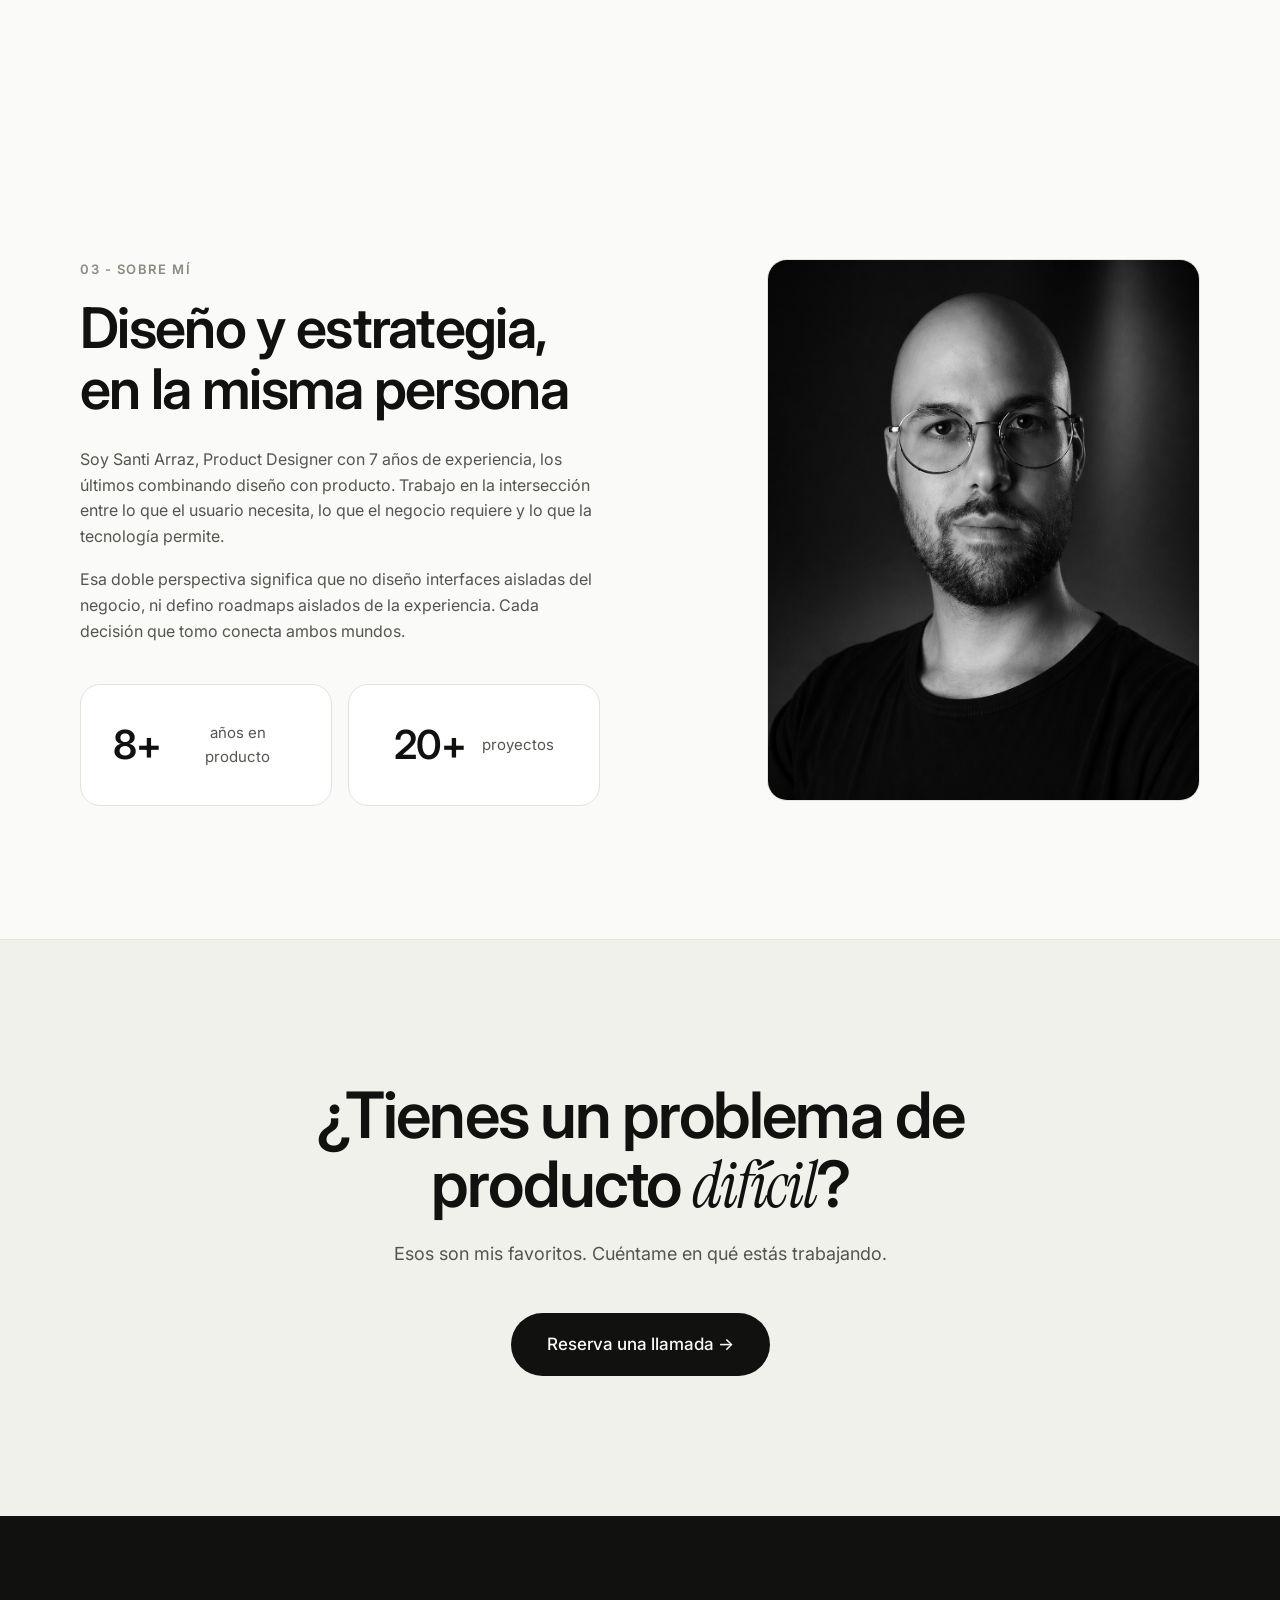
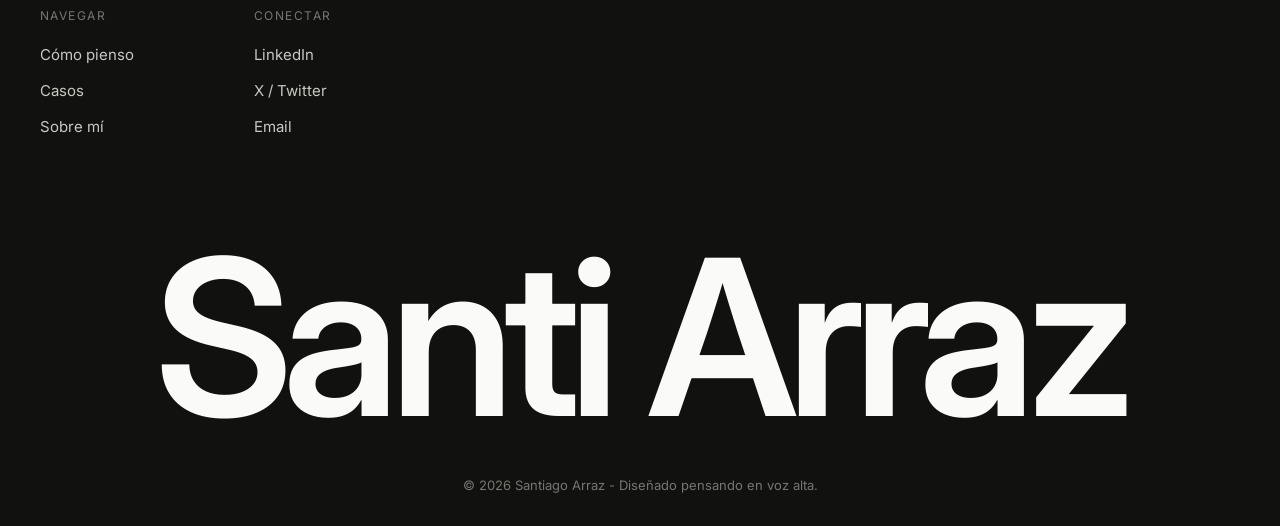
==== commit 63514b5d: "Actualización de enlaces caso metacomps" ====
--- a/index.html
+++ b/index.html
@@ -27,9 +27,6 @@
   <!-- ============ HERO ============ -->
   <section class="hero">
     <canvas class="hero__canvas" id="heroCanvas" aria-hidden="true"></canvas>
-    <div class="hero__chip reveal">
-      <span class="dot"></span> Product Designer · Product Manager
-    </div>
     <h1 class="hero__title reveal" aria-label="Pongo orden en tu producto"><span class="hero__typed">Pongo orden<br>en tu <em>producto</em></span><span class="hero__caret" aria-hidden="true"></span></h1>
     <p class="hero__sub reveal">
       Escucho a tus usuarios y a tu negocio, priorizo qué construir según el impacto real, y diseño una estrategia de producto para mover la métrica que te importa.
@@ -132,7 +129,7 @@
           <div><strong>Decisión clave</strong><p>Rediseñar visualmente el contenido según esos estándares, apoyado en una nueva arquitectura de navegación.</p></div>
           <div><strong>Resultado</strong><p>De 2.000 a 200.000 visitas mensuales, y de 5 a 14 minutos de sesión.</p></div>
         </div>
-        <span class="case__link">Leer el razonamiento completo →</span>
+        <span class="case__link">Leer caso →</span>
       </a>
 
       <!-- CASO 2 -->
@@ -142,13 +139,13 @@
           <span class="tag">B2C</span>
           <span class="case__year">2021</span>
         </div>
-        <h3 class="case__title">Simplificación de trámites complejos para Carpeta Ciudadana</h3>
+        <h3 class="case__title">Carpeta Ciudadana: Simplificación de trámites complejos</h3>
         <div class="case__thinking">
           <div><strong>Hipótesis</strong><p>Reunir todos los trámites en una app no aportaría valor si antes no se simplificaban y estandarizaban.</p></div>
           <div><strong>Decisión clave</strong><p>Simplificar y estandarizar todos los trámites para que compartieran un mismo patrón de navegación.</p></div>
           <div><strong>Resultado</strong><p>La app más descargada de la administración pública española, con 6.8M de usuarios y dos premios nacionales.</p></div>
         </div>
-        <span class="case__link">Caso en construcción →</span>
+        <span class="case__link">Leer caso →</span>
       </a>
     </div>
   </section>
--- a/css/styles.css
+++ b/css/styles.css
@@ -634,6 +634,86 @@
   margin-bottom: 12px;
 }
 .decision-box p { margin-bottom: 0; color: var(--ink); }
+
+/* ============ Bloques ilustrados de caso ============ */
+.case-feature {
+  display: grid;
+  grid-template-columns: 1fr 1.15fr;
+  gap: 48px;
+  align-items: center;
+  margin: 64px 0;
+}
+.case-feature__text h3 {
+  font-size: 26px;
+  font-weight: 600;
+  letter-spacing: -0.02em;
+  margin-bottom: 14px;
+  min-height: 1.35em; /* reserva la línea mientras se escribe */
+}
+.case-feature__text p {
+  color: var(--ink-soft);
+  font-size: 15.5px;
+  margin: 0;
+}
+.case-feature__inner {
+  background: #fff;
+  border: 1px solid var(--line);
+  border-radius: var(--radius);
+  overflow: hidden;
+  aspect-ratio: 1 / 1;
+}
+.case-feature__inner img {
+  width: 100%;
+  height: 100%;
+  object-fit: cover;
+  display: block;
+}
+/* Hueco elegante mientras no exista la imagen */
+.case-feature__inner.is-missing { position: relative; }
+.case-feature__inner.is-missing img { display: none; }
+.case-feature__inner.is-missing::after {
+  content: "Imagen — súbela a /img";
+  position: absolute;
+  inset: 0;
+  display: grid;
+  place-items: center;
+  font-size: 13px;
+  color: var(--ink-faint);
+}
+
+/* Imagen a ancho completo dentro de un caso */
+.case-image {
+  margin: 44px 0;
+  border: 1px solid var(--line);
+  border-radius: var(--radius);
+  overflow: hidden;
+  background: #fff;
+}
+.case-image img {
+  display: block;
+  width: 100%;
+  height: auto;
+}
+
+/* Caret reutilizable para escritura al hacer scroll */
+.type-caret {
+  display: inline-block;
+  width: 3px;
+  height: 0.72em;
+  margin-left: 0.1em;
+  border-radius: 2px;
+  background: #ec4899;
+  animation: caret-color 9s linear infinite, caret-blink 1.1s steps(2, start) infinite;
+}
+.type-caret.is-done {
+  animation: none;
+  opacity: 0;
+  transition: opacity 0.6s ease;
+}
+
+@media (max-width: 860px) {
+  .case-feature { grid-template-columns: 1fr; gap: 24px; }
+}
 
 /* ============ Figura ilustrativa de caso ============ */
 .case-figure {
